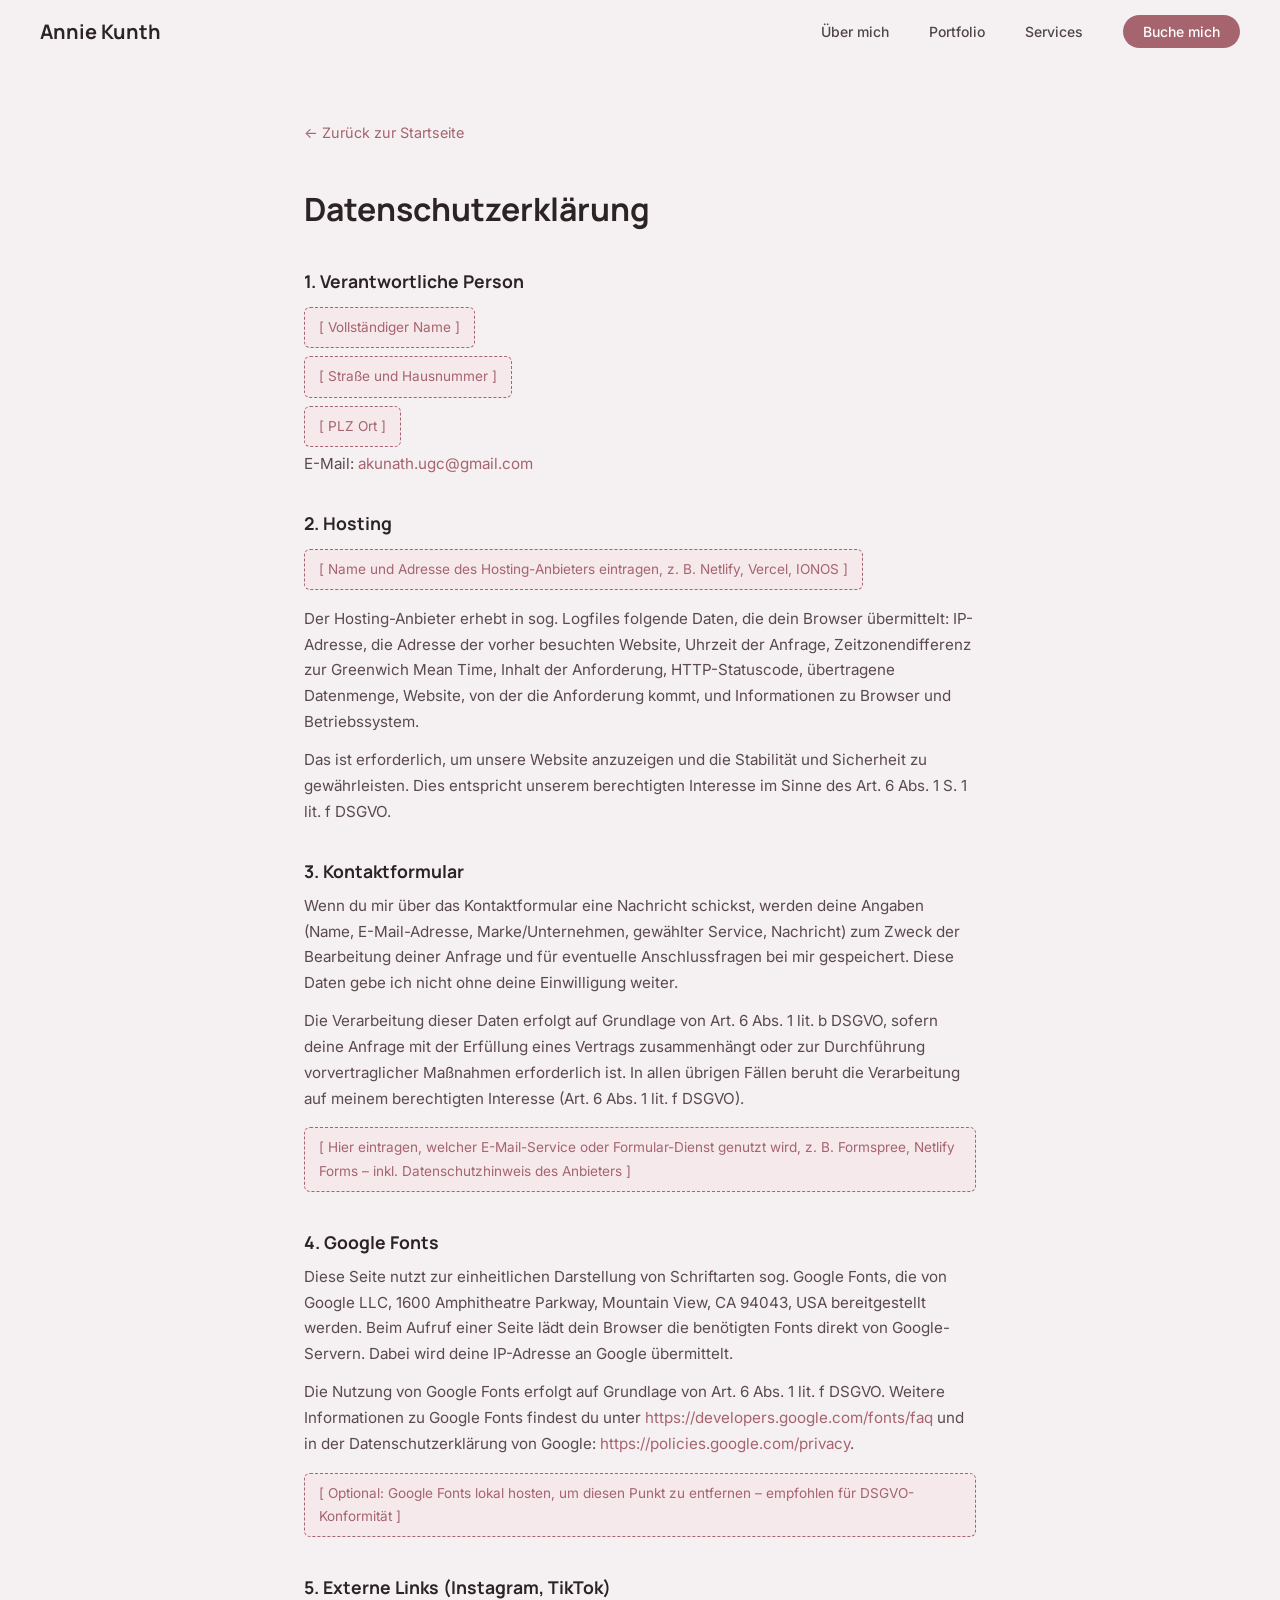
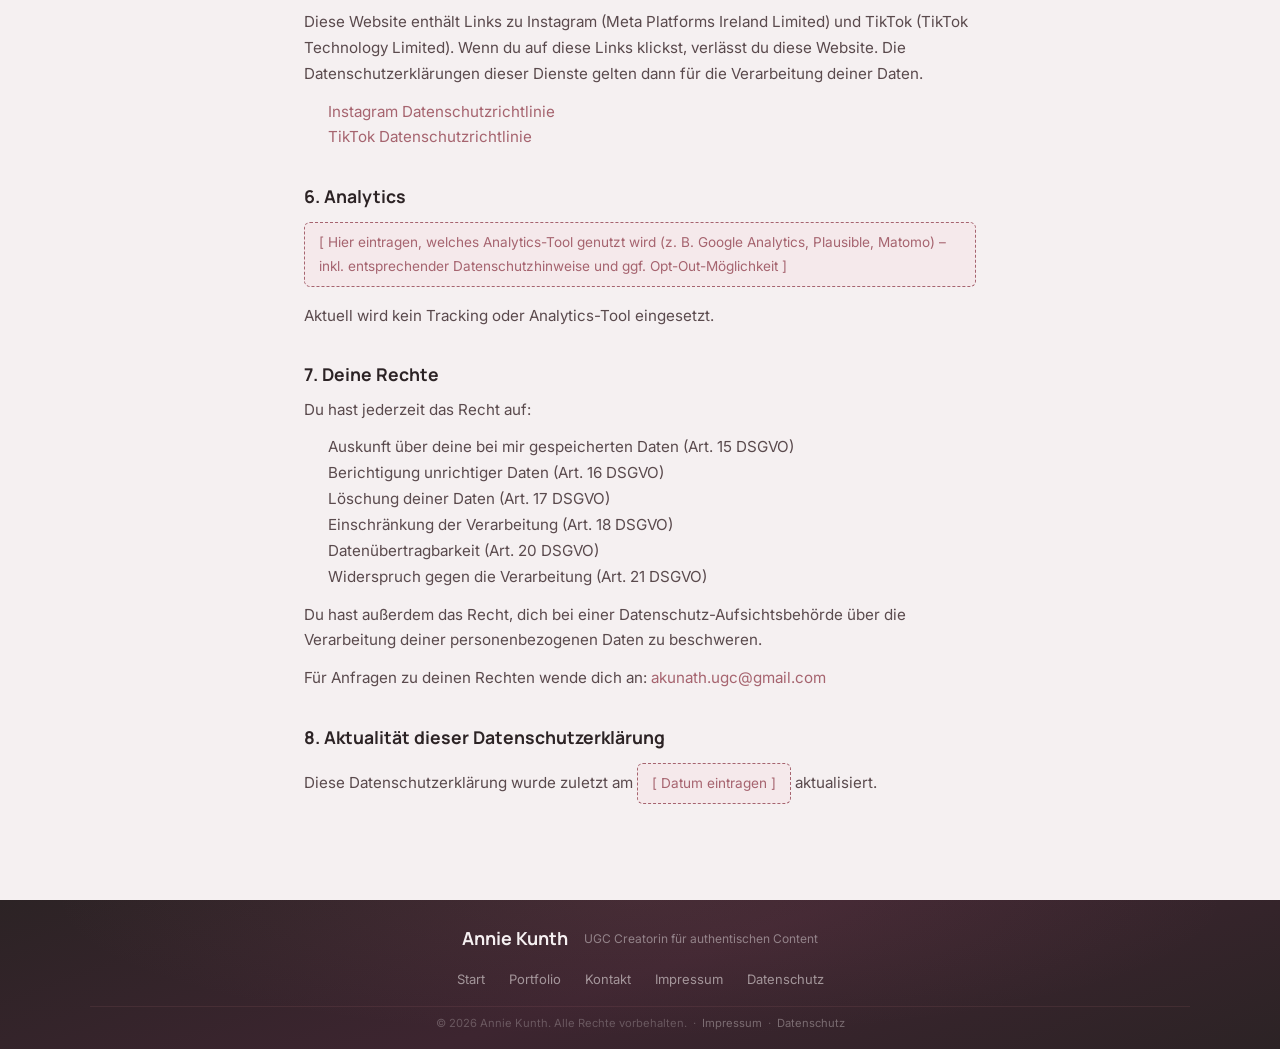
==== datenschutz.html @ e36771a4 "Add files via upload" ====
<!DOCTYPE html>
<html lang="de">
<head>
    <meta charset="UTF-8">
    <meta name="viewport" content="width=device-width, initial-scale=1.0">
    <title>Datenschutzerklärung | Annie Kunth</title>
    <meta name="robots" content="noindex, nofollow">
    <link rel="preconnect" href="https://fonts.googleapis.com">
    <link rel="preconnect" href="https://fonts.gstatic.com" crossorigin>
    <link href="https://fonts.googleapis.com/css2?family=Inter:wght@400;500;600&family=Manrope:wght@600;700&display=swap" rel="stylesheet">
    <link rel="stylesheet" href="styles.css">
    <style>
        .legal-page {
            min-height: 100vh;
            padding: 120px 24px 80px;
            max-width: 720px;
            margin: 0 auto;
        }
        .legal-page h1 {
            font-family: 'Manrope', sans-serif;
            font-size: 2rem;
            margin-bottom: 2rem;
            color: var(--color-on-surface, #2c2325);
        }
        .legal-page h2 {
            font-family: 'Manrope', sans-serif;
            font-size: 1.1rem;
            margin-top: 2rem;
            margin-bottom: 0.5rem;
            color: var(--color-on-surface, #2c2325);
        }
        .legal-page p, .legal-page address {
            font-family: 'Inter', sans-serif;
            font-size: 0.95rem;
            line-height: 1.7;
            color: var(--color-on-surface-variant, #5a4a4d);
            font-style: normal;
            margin-bottom: 0.75rem;
        }
        .legal-page a {
            color: var(--color-primary, #a6646f);
        }
        .legal-page ul {
            font-family: 'Inter', sans-serif;
            font-size: 0.95rem;
            line-height: 1.7;
            color: var(--color-on-surface-variant, #5a4a4d);
            padding-left: 1.5rem;
            margin-bottom: 0.75rem;
        }
        .legal-page .placeholder {
            background: #f5e9eb;
            border: 1px dashed #a6646f;
            border-radius: 6px;
            padding: 8px 14px;
            color: #a6646f;
            font-size: 0.85rem;
            display: inline-block;
            margin: 4px 0;
        }
        .back-link {
            display: inline-flex;
            align-items: center;
            gap: 6px;
            font-family: 'Inter', sans-serif;
            font-size: 0.9rem;
            color: var(--color-primary, #a6646f);
            text-decoration: none;
            margin-bottom: 2.5rem;
        }
        .back-link:hover { text-decoration: underline; }
    </style>
</head>
<body>

    <!-- Navigation -->
    <nav class="nav" id="nav">
        <a class="nav__logo" href="index.html">Annie Kunth</a>
        <ul class="nav__links">
            <li><a href="index.html#about">Über mich</a></li>
            <li><a href="index.html#portfolio">Portfolio</a></li>
            <li><a href="index.html#services">Services</a></li>
            <li><a href="index.html#contact" class="nav__cta">Buche mich</a></li>
        </ul>
    </nav>

    <main class="legal-page">
        <a href="index.html" class="back-link">← Zurück zur Startseite</a>

        <h1>Datenschutzerklärung</h1>

        <h2>1. Verantwortliche Person</h2>
        <address>
            <span class="placeholder">[ Vollständiger Name ]</span><br>
            <span class="placeholder">[ Straße und Hausnummer ]</span><br>
            <span class="placeholder">[ PLZ Ort ]</span><br>
            E-Mail: <a href="mailto:akunath.ugc@gmail.com">akunath.ugc@gmail.com</a>
        </address>

        <h2>2. Hosting</h2>
        <p>
            <span class="placeholder">[ Name und Adresse des Hosting-Anbieters eintragen, z. B. Netlify, Vercel, IONOS ]</span>
        </p>
        <p>
            Der Hosting-Anbieter erhebt in sog. Logfiles folgende Daten, die dein Browser übermittelt: IP-Adresse, die Adresse der vorher besuchten Website, Uhrzeit der Anfrage, Zeitzonendifferenz zur Greenwich Mean Time, Inhalt der Anforderung, HTTP-Statuscode, übertragene Datenmenge, Website, von der die Anforderung kommt, und Informationen zu Browser und Betriebssystem.
        </p>
        <p>
            Das ist erforderlich, um unsere Website anzuzeigen und die Stabilität und Sicherheit zu gewährleisten. Dies entspricht unserem berechtigten Interesse im Sinne des Art. 6 Abs. 1 S. 1 lit. f DSGVO.
        </p>

        <h2>3. Kontaktformular</h2>
        <p>
            Wenn du mir über das Kontaktformular eine Nachricht schickst, werden deine Angaben (Name, E-Mail-Adresse, Marke/Unternehmen, gewählter Service, Nachricht) zum Zweck der Bearbeitung deiner Anfrage und für eventuelle Anschlussfragen bei mir gespeichert. Diese Daten gebe ich nicht ohne deine Einwilligung weiter.
        </p>
        <p>
            Die Verarbeitung dieser Daten erfolgt auf Grundlage von Art. 6 Abs. 1 lit. b DSGVO, sofern deine Anfrage mit der Erfüllung eines Vertrags zusammenhängt oder zur Durchführung vorvertraglicher Maßnahmen erforderlich ist. In allen übrigen Fällen beruht die Verarbeitung auf meinem berechtigten Interesse (Art. 6 Abs. 1 lit. f DSGVO).
        </p>
        <p>
            <span class="placeholder">[ Hier eintragen, welcher E-Mail-Service oder Formular-Dienst genutzt wird, z. B. Formspree, Netlify Forms – inkl. Datenschutzhinweis des Anbieters ]</span>
        </p>

        <h2>4. Google Fonts</h2>
        <p>
            Diese Seite nutzt zur einheitlichen Darstellung von Schriftarten sog. Google Fonts, die von Google LLC, 1600 Amphitheatre Parkway, Mountain View, CA 94043, USA bereitgestellt werden. Beim Aufruf einer Seite lädt dein Browser die benötigten Fonts direkt von Google-Servern. Dabei wird deine IP-Adresse an Google übermittelt.
        </p>
        <p>
            Die Nutzung von Google Fonts erfolgt auf Grundlage von Art. 6 Abs. 1 lit. f DSGVO. Weitere Informationen zu Google Fonts findest du unter
            <a href="https://developers.google.com/fonts/faq" target="_blank" rel="noopener noreferrer">https://developers.google.com/fonts/faq</a>
            und in der Datenschutzerklärung von Google:
            <a href="https://policies.google.com/privacy" target="_blank" rel="noopener noreferrer">https://policies.google.com/privacy</a>.
        </p>
        <p>
            <span class="placeholder">[ Optional: Google Fonts lokal hosten, um diesen Punkt zu entfernen – empfohlen für DSGVO-Konformität ]</span>
        </p>

        <h2>5. Externe Links (Instagram, TikTok)</h2>
        <p>
            Diese Website enthält Links zu Instagram (Meta Platforms Ireland Limited) und TikTok (TikTok Technology Limited). Wenn du auf diese Links klickst, verlässt du diese Website. Die Datenschutzerklärungen dieser Dienste gelten dann für die Verarbeitung deiner Daten.
        </p>
        <ul>
            <li><a href="https://privacycenter.instagram.com/policy/" target="_blank" rel="noopener noreferrer">Instagram Datenschutzrichtlinie</a></li>
            <li><a href="https://www.tiktok.com/legal/page/eea/privacy-policy/de-DE" target="_blank" rel="noopener noreferrer">TikTok Datenschutzrichtlinie</a></li>
        </ul>

        <h2>6. Analytics</h2>
        <p>
            <span class="placeholder">[ Hier eintragen, welches Analytics-Tool genutzt wird (z. B. Google Analytics, Plausible, Matomo) – inkl. entsprechender Datenschutzhinweise und ggf. Opt-Out-Möglichkeit ]</span>
        </p>
        <p>
            Aktuell wird kein Tracking oder Analytics-Tool eingesetzt.
        </p>

        <h2>7. Deine Rechte</h2>
        <p>Du hast jederzeit das Recht auf:</p>
        <ul>
            <li>Auskunft über deine bei mir gespeicherten Daten (Art. 15 DSGVO)</li>
            <li>Berichtigung unrichtiger Daten (Art. 16 DSGVO)</li>
            <li>Löschung deiner Daten (Art. 17 DSGVO)</li>
            <li>Einschränkung der Verarbeitung (Art. 18 DSGVO)</li>
            <li>Datenübertragbarkeit (Art. 20 DSGVO)</li>
            <li>Widerspruch gegen die Verarbeitung (Art. 21 DSGVO)</li>
        </ul>
        <p>
            Du hast außerdem das Recht, dich bei einer Datenschutz-Aufsichtsbehörde über die Verarbeitung deiner personenbezogenen Daten zu beschweren.
        </p>
        <p>Für Anfragen zu deinen Rechten wende dich an: <a href="mailto:akunath.ugc@gmail.com">akunath.ugc@gmail.com</a></p>

        <h2>8. Aktualität dieser Datenschutzerklärung</h2>
        <p>
            Diese Datenschutzerklärung wurde zuletzt am <span class="placeholder">[ Datum eintragen ]</span> aktualisiert.
        </p>
    </main>

    <!-- Footer -->
    <footer class="footer">
        <div class="footer__container">
            <div class="footer__brand">
                <span class="footer__logo">Annie Kunth</span>
                <p class="footer__tagline">UGC Creatorin für authentischen Content</p>
            </div>
            <div class="footer__links">
                <a href="index.html">Start</a>
                <a href="index.html#portfolio">Portfolio</a>
                <a href="index.html#contact">Kontakt</a>
                <a href="impressum.html">Impressum</a>
                <a href="datenschutz.html">Datenschutz</a>
            </div>
            <p class="footer__copy">&copy; 2026 Annie Kunth. Alle Rechte vorbehalten. &nbsp;·&nbsp;
                <a href="impressum.html">Impressum</a> &nbsp;·&nbsp;
                <a href="datenschutz.html">Datenschutz</a>
            </p>
        </div>
    </footer>

</body>
</html>
---- styles.css ----
/* ========================================
   Annie Kunth – UGC Creator Landing Page
   Design System: The Editorial Artisan
   ======================================== */

/* --- CSS Custom Properties --- */
:root {
    /* Surface Colors */
    --surface: #807475;
    --surface-container-low: #8f8384;
    --surface-container: #9a9091;
    --surface-container-high: #a59d9e;
    --surface-container-lowest: #f5f0f1;
    --on-surface: #2c2325;
    --on-surface-variant: #504548;

    /* Primary: Dusty Rose */
    --primary: #a6646f;
    --primary-dim: #925860;
    --primary-container: #f2d5da;
    --primary-fixed-dim: #d4a3ab;
    --on-primary: #fff;
    --on-primary-container: #3e1820;

    /* Secondary: Muted Brown */
    --secondary: #8a7268;
    --secondary-container: #e8d8d2;
    --on-secondary-container: #3a2c26;

    /* Tertiary: Plum */
    --tertiary: #7a5e80;
    --tertiary-container: #e2d0e6;

    /* Outline */
    --outline-variant: rgba(80, 69, 72, 0.2);

    /* Typography */
    --font-display: 'Manrope', sans-serif;
    --font-body: 'Inter', sans-serif;

    /* Spacing */
    --space-xs: 0.5rem;
    --space-sm: 1rem;
    --space-md: 1.5rem;
    --space-lg: 2.5rem;
    --space-xl: 4rem;
    --space-2xl: 6rem;
    --space-3xl: 8rem;

    /* Border Radius */
    --radius-sm: 6px;
    --radius-md: 12px;
    --radius-lg: 20px;
    --radius-full: 999px;
}

/* --- Reset & Base --- */
*,
*::before,
*::after {
    margin: 0;
    padding: 0;
    box-sizing: border-box;
}

html {
    scroll-behavior: smooth;
    font-size: 16px;
}

body {
    font-family: var(--font-body);
    color: var(--on-surface);
    background-color: var(--surface-container-lowest);
    line-height: 1.6;
    -webkit-font-smoothing: antialiased;
    -moz-osx-font-smoothing: grayscale;
    overflow-x: hidden;
}

img {
    max-width: 100%;
    height: auto;
    display: block;
}

a {
    text-decoration: none;
    color: inherit;
    transition: color 0.3s ease;
}

ul {
    list-style: none;
}

/* --- Shared Typography --- */
.section-label {
    display: inline-block;
    font-family: var(--font-body);
    font-size: 0.6875rem;
    font-weight: 600;
    text-transform: uppercase;
    letter-spacing: 0.1em;
    color: var(--primary);
    margin-bottom: var(--space-sm);
}

.section-title {
    font-family: var(--font-display);
    font-size: 2.5rem;
    font-weight: 700;
    letter-spacing: -0.02em;
    line-height: 1.15;
    color: var(--on-surface);
    margin-bottom: var(--space-md);
}

/* --- Buttons --- */
.btn {
    display: inline-flex;
    align-items: center;
    justify-content: center;
    padding: 0.875rem 2rem;
    font-family: var(--font-body);
    font-size: 0.875rem;
    font-weight: 500;
    border: none;
    cursor: pointer;
    transition: all 0.3s ease;
    border-radius: var(--radius-full);
}

.btn--primary {
    background: linear-gradient(135deg, var(--primary), var(--primary-dim));
    color: var(--on-primary);
}

.btn--primary:hover {
    transform: translateY(-2px);
    box-shadow: 0 8px 25px rgba(166, 100, 111, 0.3);
}

.btn--ghost {
    background: transparent;
    color: var(--primary);
    padding: 0.875rem 1.5rem;
}

.btn--ghost:hover {
    color: var(--primary-dim);
}

.btn--full {
    width: 100%;
}

/* --- Navigation --- */
.nav {
    position: fixed;
    top: 0;
    left: 0;
    right: 0;
    z-index: 100;
    display: flex;
    align-items: center;
    justify-content: space-between;
    padding: var(--space-sm) var(--space-lg);
    background: rgba(245, 240, 241, 0.7);
    backdrop-filter: blur(20px);
    -webkit-backdrop-filter: blur(20px);
    transition: padding 0.3s ease;
}

.nav--scrolled {
    padding: 0.75rem var(--space-lg);
}

.nav__logo {
    font-family: var(--font-display);
    font-size: 1.25rem;
    font-weight: 700;
    color: var(--on-surface);
}

.nav__links {
    display: flex;
    align-items: center;
    gap: var(--space-lg);
}

.nav__links a {
    font-size: 0.875rem;
    font-weight: 500;
    color: var(--on-surface-variant);
    transition: color 0.3s ease;
}

.nav__links a:hover {
    color: var(--primary);
}

.nav__cta {
    background: var(--primary);
    color: var(--on-primary) !important;
    padding: 0.5rem 1.25rem;
    border-radius: var(--radius-full);
}

.nav__cta:hover {
    background: var(--primary-dim);
}

.nav__toggle {
    display: none;
    flex-direction: column;
    gap: 5px;
    background: none;
    border: none;
    cursor: pointer;
    padding: 4px;
}

.nav__toggle span {
    display: block;
    width: 22px;
    height: 2px;
    background: var(--on-surface);
    transition: all 0.3s ease;
}

/* --- Hero Section --- */
.hero {
    position: relative;
    display: flex;
    align-items: center;
    justify-content: center;
    min-height: 100vh;
    overflow: hidden;
}

.hero__video-bg {
    position: absolute;
    inset: 0;
    display: flex;
    z-index: 0;
}

.hero__video-bg video {
    flex: 1;
    width: 25%;
    height: 100%;
    object-fit: cover;
}

.hero__video-overlay {
    position: absolute;
    inset: 0;
    background: rgba(44, 35, 37, 0.55);
    z-index: 1;
}

.hero__content {
    position: relative;
    z-index: 2;
    text-align: center;
    max-width: 700px;
    padding: var(--space-3xl) var(--space-lg);
}

.hero__label {
    display: inline-block;
    font-family: var(--font-body);
    font-size: 0.6875rem;
    font-weight: 600;
    text-transform: uppercase;
    letter-spacing: 0.1em;
    color: var(--primary-container);
    margin-bottom: var(--space-md);
}

.hero__title {
    font-family: var(--font-display);
    font-size: 3.5rem;
    font-weight: 700;
    letter-spacing: -0.02em;
    line-height: 1.1;
    color: var(--surface-container-lowest);
    margin-bottom: var(--space-md);
}

.hero__accent {
    color: var(--primary-fixed-dim);
}

.hero__subtitle {
    font-size: 1.0625rem;
    color: rgba(245, 240, 241, 0.8);
    max-width: 520px;
    margin: 0 auto var(--space-lg);
    line-height: 1.7;
}

.hero__actions {
    display: flex;
    align-items: center;
    justify-content: center;
    gap: var(--space-sm);
}

.btn--ghost-light {
    color: var(--surface-container-lowest);
}

.btn--ghost-light:hover {
    color: var(--primary-fixed-dim);
}

/* --- About Section --- */
.about {
    background-color: var(--surface-container-low);
    padding: var(--space-3xl) var(--space-lg);
}

.about__container {
    max-width: 1100px;
    margin: 0 auto;
    display: grid;
    grid-template-columns: 1.4fr 1fr;
    gap: var(--space-xl);
    align-items: start;
}

.about .section-label,
.about .section-title {
    color: var(--surface-container-lowest);
}

.about__text {
    font-size: 1rem;
    color: rgba(245, 240, 241, 0.8);
    line-height: 1.8;
    margin-bottom: var(--space-sm);
}

.about__image-strip {
    display: flex;
    gap: var(--space-sm);
    margin-top: var(--space-lg);
}

.about__image-strip img {
    width: 0;
    flex: 1;
    aspect-ratio: 3 / 4;
    object-fit: cover;
    border-radius: var(--radius-sm);
    opacity: 0.85;
    transition: opacity 0.3s ease, transform 0.3s ease;
}

.about__image-strip img:hover {
    opacity: 1;
    transform: scale(1.03);
}

.about__stats {
    display: flex;
    flex-direction: column;
    gap: var(--space-md);
    padding-top: var(--space-lg);
}

.stat-card {
    padding: var(--space-md);
    border-radius: var(--radius-md);
    text-align: center;
    border: 1px solid transparent;
}

.stat-card--rose {
    background: rgba(166, 100, 111, 0.22);
    border-color: rgba(166, 100, 111, 0.45);
}

.stat-card--plum {
    background: rgba(122, 94, 128, 0.22);
    border-color: rgba(122, 94, 128, 0.45);
}

.stat-card--brown {
    background: rgba(138, 114, 104, 0.22);
    border-color: rgba(138, 114, 104, 0.45);
}

.stat-card__number {
    display: block;
    font-family: var(--font-display);
    font-size: 2rem;
    font-weight: 700;
    color: var(--primary-container);
}

.stat-card__label {
    font-size: 0.75rem;
    font-weight: 500;
    text-transform: uppercase;
    letter-spacing: 0.08em;
    color: rgba(245, 240, 241, 0.6);
}

/* --- Portfolio Section --- */
.portfolio {
    padding: var(--space-3xl) var(--space-lg);
    max-width: 1200px;
    margin: 0 auto;
}

.portfolio__header {
    text-align: center;
    margin-bottom: var(--space-xl);
}

.portfolio__desc {
    font-size: 1rem;
    color: var(--on-surface-variant);
    max-width: 500px;
    margin: 0 auto;
}

.portfolio__filter {
    display: flex;
    justify-content: center;
    gap: var(--space-xs);
    margin-bottom: var(--space-xl);
    flex-wrap: wrap;
}

.chip {
    padding: 0.5rem 1.25rem;
    font-family: var(--font-body);
    font-size: 0.8125rem;
    font-weight: 500;
    background: var(--surface-container-high);
    color: var(--on-surface);
    border: none;
    border-radius: var(--radius-full);
    cursor: pointer;
    transition: all 0.3s ease;
}

.chip:hover,
.chip--active {
    background: var(--primary);
    color: var(--on-primary);
}

/* Project Groups */
.portfolio__project {
    margin-bottom: var(--space-xl);
    transition: opacity 0.4s ease, max-height 0.5s ease;
}

.portfolio__project.hidden {
    display: none;
}

.portfolio__project-title {
    font-family: var(--font-display);
    font-size: 1.25rem;
    font-weight: 600;
    color: var(--on-surface-variant);
    margin-bottom: var(--space-md);
    padding-left: 2px;
    transition: opacity 0.3s ease, max-height 0.3s ease;
}

/* Hide titles when a specific filter is active */
.portfolio--filtered .portfolio__project-title {
    display: none;
}

.portfolio__project-grid {
    display: grid;
    grid-template-columns: repeat(3, 1fr);
    gap: var(--space-md);
}

.portfolio__item {
    position: relative;
    border-radius: var(--radius-md);
    overflow: hidden;
    aspect-ratio: 4 / 5;
    cursor: pointer;
    transition: transform 0.4s ease;
}

.portfolio__item:hover {
    transform: scale(1.02);
}

.portfolio__item img,
.portfolio__item video {
    width: 100%;
    height: 100%;
    object-fit: cover;
    display: block;
}

.portfolio__item--tall {
    grid-row: span 2;
    aspect-ratio: auto;
}

/* Portfolio Overlay */
.portfolio__overlay {
    position: absolute;
    inset: 0;
    background: linear-gradient(0deg, rgba(44, 35, 37, 0.7) 0%, transparent 50%);
    display: flex;
    align-items: flex-end;
    padding: var(--space-md);
    opacity: 0;
    transition: opacity 0.3s ease;
}

.portfolio__item:hover .portfolio__overlay {
    opacity: 1;
}

.portfolio__overlay span {
    font-family: var(--font-body);
    font-size: 0.8125rem;
    font-weight: 600;
    color: var(--surface-container-lowest);
    text-transform: uppercase;
    letter-spacing: 0.05em;
}

/* Wide item – spans 2 columns to fill asymmetric gap */
.portfolio__item--wide {
    grid-column: span 2;
    aspect-ratio: 16 / 7;
}

/* Portfolio section CTA */
.portfolio__cta {
    display: flex;
    flex-direction: column;
    align-items: center;
    gap: var(--space-sm);
    margin-top: var(--space-xl);
    padding-top: var(--space-xl);
    border-top: 1px solid var(--outline-variant);
    text-align: center;
}

.portfolio__cta-text {
    font-size: 0.9375rem;
    color: var(--on-surface-variant);
}
    cursor: pointer;
}

.portfolio__play-icon {
    position: absolute;
    top: 50%;
    left: 50%;
    transform: translate(-50%, -50%);
    width: 48px;
    height: 48px;
    background: rgba(245, 240, 241, 0.85);
    backdrop-filter: blur(10px);
    border-radius: 50%;
    display: flex;
    align-items: center;
    justify-content: center;
    font-size: 1rem;
    color: var(--primary);
    transition: transform 0.3s ease, opacity 0.3s ease;
    pointer-events: none;
    z-index: 2;
}

.portfolio__item--video:hover .portfolio__play-icon {
    transform: translate(-50%, -50%) scale(1.1);
}

.portfolio__item--video.playing .portfolio__play-icon {
    opacity: 0;
}

/* --- Media-KIT Section --- */
.mediakit {
    position: relative;
    padding: var(--space-xl) var(--space-lg);
    text-align: center;
    overflow: hidden;
}

.mediakit__bg {
    position: absolute;
    inset: 0;
    display: grid;
    grid-template-columns: repeat(6, 1fr);
    z-index: 0;
}

.mediakit__bg img {
    width: 100%;
    height: 100%;
    object-fit: cover;
    display: block;
    filter: brightness(0.45) saturate(0.8);
}

.mediakit::after {
    content: '';
    position: absolute;
    inset: 0;
    background: linear-gradient(135deg, rgba(166, 100, 111, 0.45) 0%, rgba(122, 94, 128, 0.45) 100%);
    z-index: 1;
}

.mediakit__container {
    position: relative;
    z-index: 2;
    max-width: 700px;
    margin: 0 auto;
    display: flex;
    flex-direction: column;
    align-items: center;
    gap: var(--space-md);
}

.mediakit__title {
    font-family: var(--font-display);
    font-size: clamp(1.8rem, 4vw, 2.8rem);
    font-weight: 700;
    color: #fff;
    line-height: 1.2;
    margin: 0;
    text-shadow: 0 2px 12px rgba(0,0,0,0.3);
}

.mediakit__desc {
    font-family: var(--font-body);
    font-size: 1.1rem;
    color: rgba(255,255,255,0.88);
    margin: 0;
    text-shadow: 0 1px 6px rgba(0,0,0,0.25);
}

.btn--mediakit {
    display: inline-flex;
    align-items: center;
    gap: 0.6rem;
    margin-top: var(--space-sm);
    padding: 1rem 2.4rem;
    font-family: var(--font-display);
    font-size: 1.15rem;
    font-weight: 700;
    color: var(--on-primary);
    background-color: var(--primary);
    border: none;
    border-radius: 3rem;
    text-decoration: none;
    cursor: pointer;
    transition: background-color 0.2s ease, transform 0.2s ease, box-shadow 0.2s ease;
    box-shadow: 0 4px 20px rgba(166, 100, 111, 0.35);
}

.btn--mediakit svg {
    width: 1.3rem;
    height: 1.3rem;
    flex-shrink: 0;
}

.btn--mediakit:hover {
    background-color: var(--primary-dim);
    transform: translateY(-2px);
    box-shadow: 0 8px 28px rgba(166, 100, 111, 0.45);
}

.btn--mediakit:active {
    transform: translateY(0);
}

/* --- Services Section --- */
.services {
    background-color: var(--surface-container-lowest);
    padding: var(--space-3xl) var(--space-lg);
}

.services__container {
    max-width: 1100px;
    margin: 0 auto;
}

.services__header {
    margin-bottom: var(--space-xl);
}

.services__grid {
    display: grid;
    grid-template-columns: repeat(3, 1fr);
    gap: var(--space-md);
}

.service-card {
    position: relative;
    background: rgba(128, 116, 117, 0.06);
    padding: var(--space-lg);
    padding-top: 0;
    border-radius: var(--radius-md);
    transition: transform 0.3s ease;
    overflow: hidden;
}

.service-card:hover {
    transform: translateY(-4px);
}

.service-card__image {
    margin: 0 calc(var(--space-lg) * -1);
    margin-bottom: var(--space-md);
    height: 180px;
    overflow: hidden;
}

.service-card__image img {
    width: 100%;
    height: 100%;
    object-fit: cover;
    transition: transform 0.4s ease;
}

.service-card:hover .service-card__image img {
    transform: scale(1.05);
}

.service-card--featured {
    background: var(--primary-container);
}

.service-card__badge {
    position: absolute;
    top: var(--space-sm);
    right: var(--space-sm);
    font-size: 0.6875rem;
    font-weight: 600;
    text-transform: uppercase;
    letter-spacing: 0.05em;
    color: var(--on-primary);
    background: var(--primary);
    padding: 0.25rem 0.75rem;
    border-radius: var(--radius-full);
}

.service-card__icon {
    font-size: 2rem;
    display: block;
    margin-bottom: var(--space-sm);
}

.service-card__title {
    font-family: var(--font-display);
    font-size: 1.25rem;
    font-weight: 600;
    margin-bottom: var(--space-xs);
}

.service-card__text {
    font-size: 0.875rem;
    color: var(--on-surface-variant);
    line-height: 1.7;
    margin-bottom: var(--space-sm);
}

.service-card__list {
    display: flex;
    flex-direction: column;
    gap: 0.375rem;
}

.service-card__list li {
    font-size: 0.8125rem;
    color: var(--on-surface-variant);
    padding-left: 1rem;
    position: relative;
}

.service-card__list li::before {
    content: '–';
    position: absolute;
    left: 0;
    color: var(--primary);
}

.btn--card {
    margin-top: var(--space-md);
    width: 100%;
    font-size: 0.8125rem;
    padding: 0.75rem 1.5rem;
}

.btn--lg {
    padding: 1rem 2.5rem;
    font-size: 1rem;
    font-weight: 600;
}

.services__cta {
    text-align: center;
    margin-top: var(--space-xl);
    padding-top: var(--space-xl);
}

.services__visual {
    margin-top: var(--space-xl);
    text-align: center;
}

.services__visual img {
    max-width: 800px;
    width: 100%;
    height: auto;
    display: block;
    margin: 0 auto;
}

.services__cta-text {
    font-family: var(--font-display);
    font-size: 1.25rem;
    font-weight: 600;
    color: var(--on-surface-variant);
    margin-bottom: var(--space-md);
}


/* --- Process Section --- */
.process {
    background: linear-gradient(135deg, #2c2325 0%, #4a2d37 35%, #5a3845 65%, #332028 100%);
    padding: 1.2rem var(--space-lg);
    position: relative;
    overflow: hidden;
}

.process::before {
    content: '';
    position: absolute;
    inset: 0;
    background:
        radial-gradient(ellipse at 15% 60%, rgba(166, 100, 111, 0.18) 0%, transparent 55%),
        radial-gradient(ellipse at 85% 20%, rgba(122, 94, 128, 0.14) 0%, transparent 50%);
    pointer-events: none;
}

.process__container {
    max-width: 1100px;
    margin: 0 auto;
}

.process__header {
    text-align: center;
    margin-bottom: var(--space-2xl);
}

.process .section-label {
    color: var(--primary-fixed-dim);
}

.process .section-title,
.process__header .section-title {
    color: var(--surface-container-lowest);
}

.process__steps {
    display: grid;
    grid-template-columns: repeat(4, 1fr);
    gap: 0;
}

.process__step {
    position: relative;
    display: flex;
    flex-direction: column;
}

.process__step-inner {
    display: flex;
    flex-direction: column;
    align-items: flex-start;
    padding: var(--space-md) var(--space-lg) var(--space-md) 0;
    position: relative;
    z-index: 1;
}

.process__icon {
    display: block;
    width: 2.5rem;
    height: 2.5rem;
    margin-bottom: var(--space-sm);
    color: var(--primary-fixed-dim);
}

.process__icon svg {
    width: 100%;
    height: 100%;
}

.process__step-body {
    flex: 1;
}

.process__step-title {
    font-family: var(--font-display);
    font-size: 1.125rem;
    font-weight: 600;
    color: var(--surface-container-lowest);
    margin-bottom: var(--space-xs);
}

.process__step-text {
    font-size: 0.875rem;
    color: rgba(245, 240, 241, 0.65);
    line-height: 1.7;
}

/* Arrow connector between steps */
.process__connector {
    display: none;
}

/* Step color variants */
.process__step--1 .process__step-inner {
    background: rgba(166, 100, 111, 0.18);
    border-radius: 1rem;
    padding: var(--space-md);
    border-left: 3px solid rgba(166, 100, 111, 0.7);
}

.process__step--2 .process__step-inner {
    background: rgba(122, 94, 128, 0.18);
    border-radius: 1rem;
    padding: var(--space-md);
    border-left: 3px solid rgba(122, 94, 128, 0.7);
}

.process__step--3 .process__step-inner {
    background: rgba(138, 114, 104, 0.18);
    border-radius: 1rem;
    padding: var(--space-md);
    border-left: 3px solid rgba(138, 114, 104, 0.7);
}

.process__step--4 .process__step-inner {
    background: rgba(166, 100, 111, 0.10);
    border-radius: 1rem;
    padding: var(--space-md);
    border-left: 3px solid rgba(212, 163, 171, 0.7);
}





/* --- Contact Section --- */
.contact {
    padding: var(--space-3xl) var(--space-lg);
    max-width: 1100px;
    margin: 0 auto;
}

.contact__container {
    display: grid;
    grid-template-columns: 1fr 1.2fr;
    gap: var(--space-xl);
    align-items: start;
}

.contact__text {
    font-size: 1rem;
    color: var(--on-surface-variant);
    line-height: 1.8;
    margin-bottom: var(--space-lg);
}

.contact__details {
    display: flex;
    flex-direction: column;
    gap: var(--space-sm);
}

.contact__link {
    display: flex;
    align-items: center;
    gap: var(--space-xs);
    font-size: 0.9375rem;
    font-weight: 500;
    color: var(--on-surface-variant);
}

.contact__link:hover {
    color: var(--primary);
}

.contact__link-icon {
    font-size: 1.125rem;
}

.contact__form {
    display: flex;
    flex-direction: column;
    gap: var(--space-sm);
}

.form-group input,
.form-group select,
.form-group textarea {
    width: 100%;
    padding: 0.875rem 1rem;
    font-family: var(--font-body);
    font-size: 0.875rem;
    color: var(--on-surface);
    background: var(--surface-container-lowest);
    border: 1px solid var(--outline-variant);
    border-radius: var(--radius-sm);
    outline: none;
    transition: border-color 0.3s ease;
}

.form-group input:focus,
.form-group select:focus,
.form-group textarea:focus {
    border-color: var(--primary);
}

.form-group textarea {
    resize: vertical;
    min-height: 100px;
}

.form-group select {
    cursor: pointer;
    -webkit-appearance: none;
    -moz-appearance: none;
    appearance: none;
    background-image: url("data:image/svg+xml,%3Csvg xmlns='http://www.w3.org/2000/svg' width='12' height='8' viewBox='0 0 12 8'%3E%3Cpath fill='%23504548' d='M1.41 0L6 4.58 10.59 0 12 1.41l-6 6-6-6z'/%3E%3C/svg%3E");
    background-repeat: no-repeat;
    background-position: right 1rem center;
    padding-right: 2.5rem;
}

.form-success {
    display: none;
    font-size: 0.875rem;
    color: var(--primary);
    font-weight: 500;
    text-align: center;
    padding: var(--space-sm);
}

.form-success.visible {
    display: block;
}

/* --- Footer --- */
.footer {
    background: linear-gradient(160deg, #2c2325 0%, #3d2530 50%, #2c2325 100%);
    padding: var(--space-md) var(--space-lg) var(--space-sm);
    position: relative;
    overflow: hidden;
}

.footer::before {
    content: '';
    position: absolute;
    inset: 0;
    background: radial-gradient(ellipse at 50% 0%, rgba(166, 100, 111, 0.12) 0%, transparent 65%);
    pointer-events: none;
}

.footer__container {
    max-width: 1100px;
    margin: 0 auto;
    display: flex;
    flex-direction: column;
    align-items: center;
    gap: var(--space-sm);
    text-align: center;
    position: relative;
    z-index: 1;
}

.footer__brand {
    display: flex;
    align-items: center;
    gap: 1rem;
}

.footer__logo {
    font-family: var(--font-display);
    font-size: 1.125rem;
    font-weight: 700;
    color: var(--surface-container-lowest);
}

.footer__tagline {
    font-size: 0.75rem;
    color: rgba(245, 240, 241, 0.45);
    margin-top: 0;
}

.footer__links {
    display: flex;
    gap: var(--space-md);
    flex-wrap: wrap;
    justify-content: center;
}

.footer__links a {
    font-size: 0.8125rem;
    color: rgba(245, 240, 241, 0.55);
    transition: color 0.3s ease;
}

.footer__links a:hover {
    color: var(--primary-fixed-dim);
}

.footer__social {
    display: flex;
    gap: var(--space-md);
}

.footer__social a {
    font-size: 0.8125rem;
    font-weight: 500;
    color: rgba(245, 240, 241, 0.55);
    transition: color 0.3s ease;
}

.footer__social a:hover {
    color: var(--primary-fixed-dim);
}

.footer__copy {
    font-size: 0.7rem;
    color: rgba(245, 240, 241, 0.25);
    border-top: 1px solid rgba(166, 100, 111, 0.15);
    padding-top: var(--space-xs);
    width: 100%;
}

.footer__copy a {
    color: rgba(245, 240, 241, 0.35);
    transition: color 0.3s ease;
}

.footer__copy a:hover {
    color: var(--primary-fixed-dim);
}

/* --- Animations --- */
.fade-in {
    opacity: 0;
    transform: translateY(30px);
    transition: opacity 0.6s ease, transform 0.6s ease;
}

.fade-in.visible {
    opacity: 1;
    transform: translateY(0);
}

/* --- Responsive --- */
@media (max-width: 1024px) {
    .hero__title {
        font-size: 2.75rem;
    }

    .services__grid {
        grid-template-columns: 1fr 1fr;
    }

    .process__steps {
        grid-template-columns: repeat(2, 1fr);
    }
}

@media (max-width: 768px) {
    :root {
        --space-lg: 1.5rem;
        --space-xl: 2.5rem;
        --space-2xl: 4rem;
        --space-3xl: 5rem;
    }

    .section-title {
        font-size: 2rem;
    }

    /* Nav mobile */
    .nav__toggle {
        display: flex;
    }

    .nav__links {
        position: fixed;
        top: 0;
        right: -100%;
        width: 70%;
        height: 100vh;
        flex-direction: column;
        background: rgba(245, 240, 241, 0.95);
        backdrop-filter: blur(20px);
        -webkit-backdrop-filter: blur(20px);
        padding: var(--space-3xl) var(--space-lg);
        gap: var(--space-md);
        transition: right 0.4s ease;
    }

    .nav__links.open {
        right: 0;
    }

    .nav__toggle.active span:nth-child(1) {
        transform: rotate(45deg) translateY(5px);
    }

    .nav__toggle.active span:nth-child(2) {
        opacity: 0;
    }

    .nav__toggle.active span:nth-child(3) {
        transform: rotate(-45deg) translateY(-5px);
    }

    /* Hero mobile */
    .hero__video-bg {
        flex-wrap: wrap;
    }

    .hero__video-bg video {
        width: 50%;
        flex: none;
        height: 50%;
    }

    .hero {
        min-height: 100vh;
    }

    .hero__title {
        font-size: 2.5rem;
    }

    .hero__subtitle {
        margin-left: auto;
        margin-right: auto;
    }

    /* About mobile */
    .about__container {
        grid-template-columns: 1fr;
    }

    .about__stats {
        flex-direction: row;
        padding-top: 0;
    }

    /* Process mobile */
    .process__steps {
        grid-template-columns: 1fr 1fr;
        gap: var(--space-md);
    }

    .process__steps::before {
        display: none;
    }

    .stat-card {
        flex: 1;
    }

    /* Portfolio mobile */
    .portfolio__project-grid {
        grid-template-columns: repeat(2, 1fr);
    }

    .portfolio__item--tall {
        grid-row: span 1;
        aspect-ratio: 4 / 5;
    }

    .portfolio__item--wide {
        grid-column: span 2;
        aspect-ratio: 16 / 9;
    }

    .portfolio__cta {
        padding-top: var(--space-lg);
        margin-top: var(--space-lg);
    }

    /* Services mobile */
    .services__grid {
        grid-template-columns: 1fr;
    }

    /* Process mobile */
    .process__steps {
        grid-template-columns: 1fr;
    }

    /* Contact mobile */
    .contact__container {
        grid-template-columns: 1fr;
    }
}

@media (max-width: 480px) {
    .hero__title {
        font-size: 2rem;
    }

    .about__stats {
        flex-direction: column;
    }

    .portfolio__project-grid {
        grid-template-columns: 1fr;
    }

    .portfolio__item--wide {
        grid-column: span 1;
        aspect-ratio: 4 / 5;
    }

    .about__image-strip {
        flex-direction: column;
    }

    .about__image-strip img {
        width: 100%;
        flex: none;
        aspect-ratio: 16 / 9;
    }

    /* Process single-column */
    .process__steps {
        grid-template-columns: 1fr;
    }

    .footer__links {
        flex-direction: column;
        gap: var(--space-xs);
    }
}
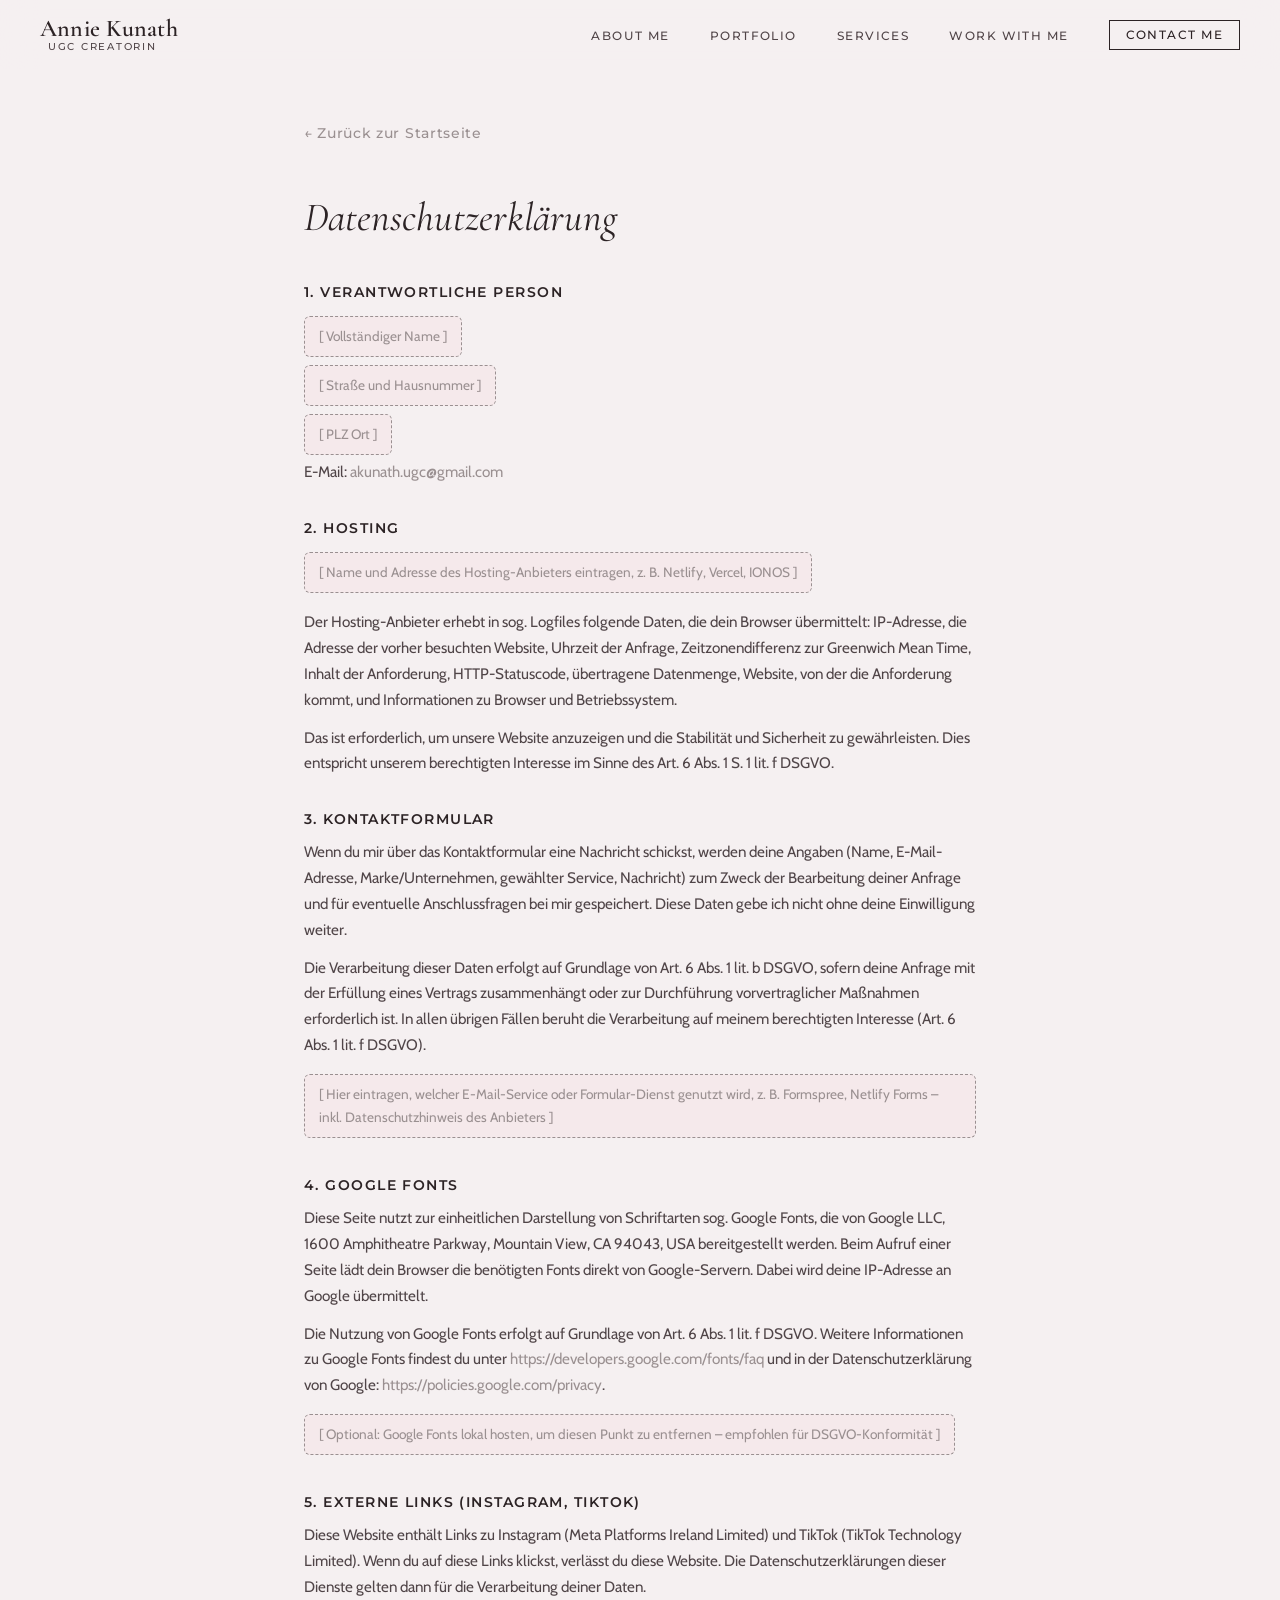
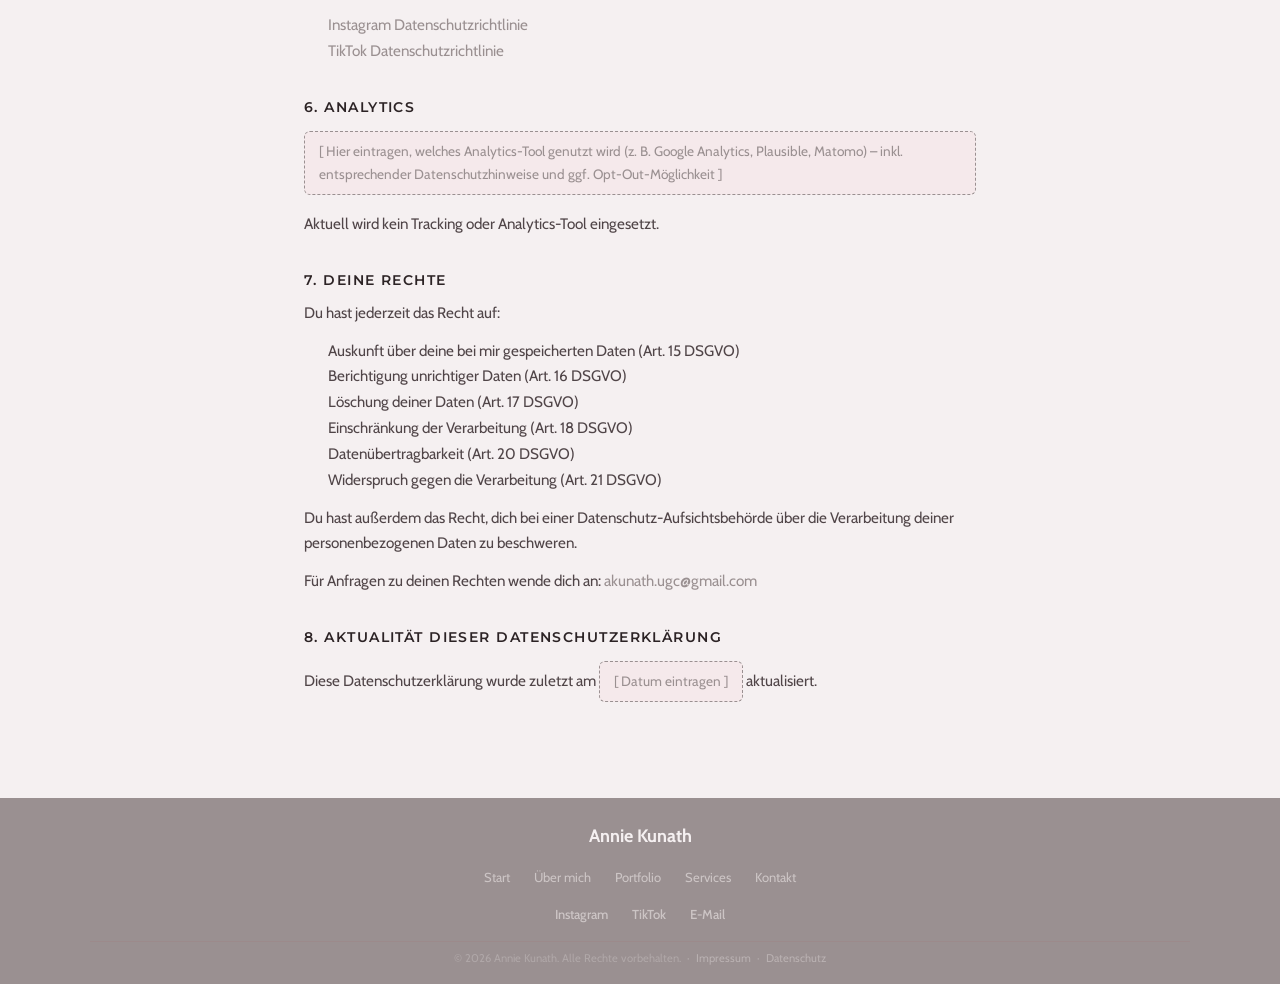
==== commit 9e97973c: "Add files via upload" ====
--- a/datenschutz.html
+++ b/datenschutz.html
@@ -3,11 +3,8 @@
 <head>
     <meta charset="UTF-8">
     <meta name="viewport" content="width=device-width, initial-scale=1.0">
-    <title>Datenschutzerklärung | Annie Kunth</title>
+    <title>Datenschutzerklärung | Annie Kunath</title>
     <meta name="robots" content="noindex, nofollow">
-    <link rel="preconnect" href="https://fonts.googleapis.com">
-    <link rel="preconnect" href="https://fonts.gstatic.com" crossorigin>
-    <link href="https://fonts.googleapis.com/css2?family=Inter:wght@400;500;600&family=Manrope:wght@600;700&display=swap" rel="stylesheet">
     <link rel="stylesheet" href="styles.css">
     <style>
         .legal-page {
@@ -17,43 +14,48 @@
             margin: 0 auto;
         }
         .legal-page h1 {
-            font-family: 'Manrope', sans-serif;
-            font-size: 2rem;
+            font-family: 'CormorantGaramond', serif;
+            font-size: 2.5rem;
+            font-weight: 400;
+            font-style: italic;
             margin-bottom: 2rem;
-            color: var(--color-on-surface, #2c2325);
+            color: var(--on-surface, #2c2325);
         }
         .legal-page h2 {
-            font-family: 'Manrope', sans-serif;
-            font-size: 1.1rem;
+            font-family: 'Montserrat', sans-serif;
+            font-size: 0.9rem;
+            font-weight: 600;
+            text-transform: uppercase;
+            letter-spacing: 0.1em;
             margin-top: 2rem;
             margin-bottom: 0.5rem;
-            color: var(--color-on-surface, #2c2325);
+            color: var(--on-surface, #2c2325);
         }
         .legal-page p, .legal-page address {
-            font-family: 'Inter', sans-serif;
+            font-family: 'Cabin', sans-serif;
             font-size: 0.95rem;
             line-height: 1.7;
-            color: var(--color-on-surface-variant, #5a4a4d);
+            color: var(--on-surface-variant, #5a4a4d);
             font-style: normal;
             margin-bottom: 0.75rem;
         }
         .legal-page a {
-            color: var(--color-primary, #a6646f);
+            color: #9a9091;
         }
         .legal-page ul {
-            font-family: 'Inter', sans-serif;
+            font-family: 'Cabin', sans-serif;
             font-size: 0.95rem;
             line-height: 1.7;
-            color: var(--color-on-surface-variant, #5a4a4d);
+            color: var(--on-surface-variant, #5a4a4d);
             padding-left: 1.5rem;
             margin-bottom: 0.75rem;
         }
         .legal-page .placeholder {
             background: #f5e9eb;
-            border: 1px dashed #a6646f;
+            border: 1px dashed #9a9091;
             border-radius: 6px;
             padding: 8px 14px;
-            color: #a6646f;
+            color: #9a9091;
             font-size: 0.85rem;
             display: inline-block;
             margin: 4px 0;
@@ -62,9 +64,11 @@
             display: inline-flex;
             align-items: center;
             gap: 6px;
-            font-family: 'Inter', sans-serif;
-            font-size: 0.9rem;
-            color: var(--color-primary, #a6646f);
+            font-family: 'Montserrat', sans-serif;
+            font-size: 0.85rem;
+            font-weight: 500;
+            letter-spacing: 0.05em;
+            color: #9a9091;
             text-decoration: none;
             margin-bottom: 2.5rem;
         }
@@ -75,12 +79,23 @@
 
     <!-- Navigation -->
     <nav class="nav" id="nav">
-        <a class="nav__logo" href="index.html">Annie Kunth</a>
-        <ul class="nav__links">
-            <li><a href="index.html#about">Über mich</a></li>
-            <li><a href="index.html#portfolio">Portfolio</a></li>
-            <li><a href="index.html#services">Services</a></li>
-            <li><a href="index.html#contact" class="nav__cta">Buche mich</a></li>
+        <a href="index.html" style="text-decoration:none;">
+            <div class="nav__logo">
+                <span class="nav__logo-name">Annie Kunath</span>
+                <span class="nav__logo-sub">UGC Creatorin</span>
+            </div>
+        </a>
+        <button class="nav__toggle" id="navToggle" aria-label="Menü öffnen">
+            <span></span>
+            <span></span>
+            <span></span>
+        </button>
+        <ul class="nav__links" id="navLinks">
+            <li><a href="index.html#about">ABOUT ME</a></li>
+            <li><a href="index.html#portfolio">PORTFOLIO</a></li>
+            <li><a href="index.html#services">SERVICES</a></li>
+            <li><a href="index.html#workwithme">WORK WITH ME</a></li>
+            <li><a href="index.html#contact" class="nav__cta">CONTACT ME</a></li>
         </ul>
     </nav>
 
@@ -175,22 +190,27 @@
     <footer class="footer">
         <div class="footer__container">
             <div class="footer__brand">
-                <span class="footer__logo">Annie Kunth</span>
-                <p class="footer__tagline">UGC Creatorin für authentischen Content</p>
+                <span class="footer__logo">Annie Kunath</span>
             </div>
             <div class="footer__links">
-                <a href="index.html">Start</a>
+                <a href="index.html#hero">Start</a>
+                <a href="index.html#about">Über mich</a>
                 <a href="index.html#portfolio">Portfolio</a>
+                <a href="index.html#services">Services</a>
                 <a href="index.html#contact">Kontakt</a>
-                <a href="impressum.html">Impressum</a>
-                <a href="datenschutz.html">Datenschutz</a>
-            </div>
-            <p class="footer__copy">&copy; 2026 Annie Kunth. Alle Rechte vorbehalten. &nbsp;·&nbsp;
+            </div>
+            <div class="footer__social">
+                <a href="https://instagram.com/anniie_kunth" target="_blank" rel="noopener noreferrer" aria-label="Instagram">Instagram</a>
+                <a href="https://tiktok.com/@anniie_kunth" target="_blank" rel="noopener noreferrer" aria-label="TikTok">TikTok</a>
+                <a href="mailto:akunath.ugc@gmail.com" aria-label="E-Mail">E-Mail</a>
+            </div>
+            <p class="footer__copy">&copy; 2026 Annie Kunath. Alle Rechte vorbehalten. &nbsp;·&nbsp;
                 <a href="impressum.html">Impressum</a> &nbsp;·&nbsp;
                 <a href="datenschutz.html">Datenschutz</a>
             </p>
         </div>
     </footer>
 
+    <script src="script.js"></script>
 </body>
 </html>
--- a/styles.css
+++ b/styles.css
@@ -1,3 +1,60 @@
+/* --- Local Fonts --- */
+@font-face {
+    font-family: 'BrittanySignature';
+    src: url('fonts/BrittanySignature.ttf') format('truetype');
+    font-weight: 400;
+    font-style: normal;
+    font-display: swap;
+}
+
+@font-face {
+    font-family: 'Cabin';
+    src: url('fonts/Cabin-VariableFont_wdth,wght.ttf') format('truetype');
+    font-weight: 100 900;
+    font-style: normal;
+    font-display: swap;
+}
+
+@font-face {
+    font-family: 'Cabin';
+    src: url('fonts/Cabin-Italic-VariableFont_wdth,wght.ttf') format('truetype');
+    font-weight: 100 900;
+    font-style: italic;
+    font-display: swap;
+}
+
+@font-face {
+    font-family: 'CormorantGaramond';
+    src: url('fonts/CormorantGaramond-VariableFont_wght.ttf') format('truetype');
+    font-weight: 100 900;
+    font-style: normal;
+    font-display: swap;
+}
+
+@font-face {
+    font-family: 'CormorantGaramond';
+    src: url('fonts/CormorantGaramond-Italic-VariableFont_wght.ttf') format('truetype');
+    font-weight: 100 900;
+    font-style: italic;
+    font-display: swap;
+}
+
+@font-face {
+    font-family: 'Montserrat';
+    src: url('fonts/Montserrat-VariableFont_wght.ttf') format('truetype');
+    font-weight: 100 900;
+    font-style: normal;
+    font-display: swap;
+}
+
+@font-face {
+    font-family: 'Montserrat';
+    src: url('fonts/Montserrat-Italic-VariableFont_wght.ttf') format('truetype');
+    font-weight: 100 900;
+    font-style: italic;
+    font-display: swap;
+}
+
 /* ========================================
    Annie Kunth – UGC Creator Landing Page
    Design System: The Editorial Artisan
@@ -35,8 +92,8 @@
     --outline-variant: rgba(80, 69, 72, 0.2);
 
     /* Typography */
-    --font-display: 'Manrope', sans-serif;
-    --font-body: 'Inter', sans-serif;
+    --font-display: 'Cabin', sans-serif;
+    --font-body: 'Cabin', sans-serif;
 
     /* Spacing */
     --space-xs: 0.5rem;
@@ -132,30 +189,40 @@
 }
 
 .btn--primary {
-    background: linear-gradient(135deg, var(--primary), var(--primary-dim));
-    color: var(--on-primary);
+    background: transparent;
+    color: #9a9091;
+    border: 1px solid #9a9091;
+    border-radius: 0;
 }
 
 .btn--primary:hover {
-    transform: translateY(-2px);
-    box-shadow: 0 8px 25px rgba(166, 100, 111, 0.3);
+    background: rgba(154, 144, 145, 0.12);
+    border-color: #7a7071;
 }
 
 .btn--ghost {
     background: transparent;
     color: var(--primary);
     padding: 0.875rem 1.5rem;
+    border-radius: 0;
+    border: 1px solid rgba(166, 100, 111, 0.5);
 }
 
 .btn--ghost:hover {
     color: var(--primary-dim);
-}
-
-.btn--full {
-    width: 100%;
-}
-
-/* --- Navigation --- */
+    border-color: var(--primary-dim);
+}
+
+.btn--ghost-light {
+    color: #ffffff;
+    border-color: rgba(255, 255, 255, 0.7);
+}
+
+.btn--ghost-light:hover {
+    color: #ffffff;
+    border-color: #ffffff;
+    background: rgba(255, 255, 255, 0.12);
+}
 .nav {
     position: fixed;
     top: 0;
@@ -177,10 +244,28 @@
 }
 
 .nav__logo {
-    font-family: var(--font-display);
-    font-size: 1.25rem;
-    font-weight: 700;
+    display: flex;
+    flex-direction: column;
+    gap: 0;
+    line-height: 1.1;
+}
+
+.nav__logo-name {
+    font-family: 'CormorantGaramond', serif;
+    font-size: 1.5rem;
+    font-weight: 600;
     color: var(--on-surface);
+    letter-spacing: 0.01em;
+}
+
+.nav__logo-sub {
+    font-family: 'Montserrat', sans-serif;
+    font-size: 0.6rem;
+    font-weight: 500;
+    text-transform: uppercase;
+    letter-spacing: 0.18em;
+    color: var(--on-surface-variant);
+    margin-left: 0.5rem;
 }
 
 .nav__links {
@@ -190,8 +275,11 @@
 }
 
 .nav__links a {
-    font-size: 0.875rem;
+    font-family: 'Montserrat', sans-serif;
+    font-size: 0.75rem;
     font-weight: 500;
+    letter-spacing: 0.12em;
+    text-transform: uppercase;
     color: var(--on-surface-variant);
     transition: color 0.3s ease;
 }
@@ -201,14 +289,17 @@
 }
 
 .nav__cta {
-    background: var(--primary);
-    color: var(--on-primary) !important;
-    padding: 0.5rem 1.25rem;
-    border-radius: var(--radius-full);
+    background: transparent;
+    color: var(--on-surface) !important;
+    padding: 0.4rem 1rem;
+    border-radius: 0;
+    border: 1.5px solid var(--on-surface);
+    transition: background 0.3s ease, color 0.3s ease;
 }
 
 .nav__cta:hover {
-    background: var(--primary-dim);
+    background: var(--on-surface);
+    color: var(--surface-container-lowest) !important;
 }
 
 .nav__toggle {
@@ -219,6 +310,8 @@
     border: none;
     cursor: pointer;
     padding: 4px;
+    position: relative;
+    z-index: 200;
 }
 
 .nav__toggle span {
@@ -235,22 +328,24 @@
     display: flex;
     align-items: center;
     justify-content: center;
-    min-height: 100vh;
+    min-height: calc(100vh - 72px);
+    margin-top: 72px;
     overflow: hidden;
 }
 
 .hero__video-bg {
     position: absolute;
     inset: 0;
-    display: flex;
+    overflow: hidden;
     z-index: 0;
 }
 
-.hero__video-bg video {
-    flex: 1;
-    width: 25%;
+.hero__video-bg img {
+    width: 100%;
     height: 100%;
     object-fit: cover;
+    object-position: center;
+    display: block;
 }
 
 .hero__video-overlay {
@@ -263,157 +358,128 @@
 .hero__content {
     position: relative;
     z-index: 2;
-    text-align: center;
-    max-width: 700px;
-    padding: var(--space-3xl) var(--space-lg);
-}
-
-.hero__label {
-    display: inline-block;
-    font-family: var(--font-body);
-    font-size: 0.6875rem;
-    font-weight: 600;
+    width: 100%;
+    max-width: 1200px;
+    padding: var(--space-xl) var(--space-lg);
+    display: flex;
+    flex-direction: column;
+    align-items: center;
+    justify-content: space-between;
+    min-height: calc(100vh - 72px);
+}
+
+.hero__text-group {
+    display: inline-flex;
+    flex-direction: column;
+    align-items: flex-start;
+    margin: auto 0;
+}
+
+.hero__title {
+    font-family: 'BrittanySignature', cursive;
+    font-size: clamp(4rem, 11vw, 12rem);
+    font-weight: 400;
+    letter-spacing: 0.01em;
+    line-height: 1;
+    color: #ffffff;
+    white-space: nowrap;
+}
+
+.hero__subtitle {
+    font-family: 'Montserrat', sans-serif;
+    font-size: clamp(0.6rem, 1.2vw, 0.85rem);
+    font-weight: 500;
     text-transform: uppercase;
-    letter-spacing: 0.1em;
-    color: var(--primary-container);
-    margin-bottom: var(--space-md);
-}
-
-.hero__title {
-    font-family: var(--font-display);
-    font-size: 3.5rem;
-    font-weight: 700;
-    letter-spacing: -0.02em;
-    line-height: 1.1;
-    color: var(--surface-container-lowest);
-    margin-bottom: var(--space-md);
-}
-
-.hero__accent {
-    color: var(--primary-fixed-dim);
-}
-
-.hero__subtitle {
-    font-size: 1.0625rem;
-    color: rgba(245, 240, 241, 0.8);
-    max-width: 520px;
-    margin: 0 auto var(--space-lg);
-    line-height: 1.7;
+    letter-spacing: 0.35em;
+    color: rgba(255, 255, 255, 0.8);
+    margin-top: 0.4rem;
+    padding-left: clamp(3rem, 8vw, 10rem);
 }
 
 .hero__actions {
     display: flex;
     align-items: center;
-    justify-content: center;
-    gap: var(--space-sm);
-}
-
-.btn--ghost-light {
-    color: var(--surface-container-lowest);
-}
-
-.btn--ghost-light:hover {
-    color: var(--primary-fixed-dim);
-}
-
-/* --- About Section --- */
+    justify-content: space-between;
+    width: 100%;
+    padding-bottom: var(--space-lg);
+}
+
+.btn--full {
+    width: 100%;
+}
+
+/* --- Navigation --- */
 .about {
-    background-color: var(--surface-container-low);
-    padding: var(--space-3xl) var(--space-lg);
+    position: relative;
+    padding: var(--space-xl) var(--space-lg);
+    background-color: #e6e2df;
+    background-image: url('bgaboutme.png');
+    background-size: 100% 100%;
+    background-position: center;
+    background-repeat: no-repeat;
+    background-attachment: scroll;
+    isolation: isolate;
+}
+
+.about::before {
+    content: none;
 }
 
 .about__container {
-    max-width: 1100px;
+    max-width: 1400px;
     margin: 0 auto;
     display: grid;
-    grid-template-columns: 1.4fr 1fr;
-    gap: var(--space-xl);
-    align-items: start;
-}
-
-.about .section-label,
-.about .section-title {
-    color: var(--surface-container-lowest);
+    grid-template-columns: 1fr 2fr;
+    gap: var(--space-2xl);
+    align-items: center;
+}
+
+.about__image-col {
+    border-radius: 9999px 9999px 0 0;
+    overflow: hidden;
+}
+
+.about__portrait {
+    width: 100%;
+    display: block;
+    object-fit: cover;
+    aspect-ratio: 3 / 4;
+}
+
+.about__content {
+    display: flex;
+    flex-direction: column;
+    padding: var(--space-xl);
+}
+
+.about__title {
+    font-family: 'BrittanySignature', cursive;
+    font-size: clamp(4.5rem, 9vw, 9rem);
+    font-weight: 400;
+    color: #1a1a1a;
+    line-height: 1;
+    margin-bottom: var(--space-xl);
 }
 
 .about__text {
-    font-size: 1rem;
-    color: rgba(245, 240, 241, 0.8);
-    line-height: 1.8;
-    margin-bottom: var(--space-sm);
-}
-
-.about__image-strip {
-    display: flex;
-    gap: var(--space-sm);
-    margin-top: var(--space-lg);
-}
-
-.about__image-strip img {
-    width: 0;
-    flex: 1;
-    aspect-ratio: 3 / 4;
-    object-fit: cover;
-    border-radius: var(--radius-sm);
-    opacity: 0.85;
-    transition: opacity 0.3s ease, transform 0.3s ease;
-}
-
-.about__image-strip img:hover {
-    opacity: 1;
-    transform: scale(1.03);
-}
-
-.about__stats {
-    display: flex;
-    flex-direction: column;
-    gap: var(--space-md);
-    padding-top: var(--space-lg);
-}
-
-.stat-card {
-    padding: var(--space-md);
-    border-radius: var(--radius-md);
-    text-align: center;
-    border: 1px solid transparent;
-}
-
-.stat-card--rose {
-    background: rgba(166, 100, 111, 0.22);
-    border-color: rgba(166, 100, 111, 0.45);
-}
-
-.stat-card--plum {
-    background: rgba(122, 94, 128, 0.22);
-    border-color: rgba(122, 94, 128, 0.45);
-}
-
-.stat-card--brown {
-    background: rgba(138, 114, 104, 0.22);
-    border-color: rgba(138, 114, 104, 0.45);
-}
-
-.stat-card__number {
-    display: block;
-    font-family: var(--font-display);
-    font-size: 2rem;
-    font-weight: 700;
-    color: var(--primary-container);
-}
-
-.stat-card__label {
-    font-size: 0.75rem;
-    font-weight: 500;
-    text-transform: uppercase;
-    letter-spacing: 0.08em;
-    color: rgba(245, 240, 241, 0.6);
+    font-size: 1.125rem;
+    color: #1a1a1a;
+    line-height: 1.9;
+    margin-top: var(--space-xl);
+    margin-bottom: var(--space-xl);
+    padding-left: var(--space-md);
+    border-left: 3px solid var(--primary);
+    font-family: 'CormorantGaramond', serif;
+    font-size: 1.25rem;
 }
 
 /* --- Portfolio Section --- */
 .portfolio {
-    padding: var(--space-3xl) var(--space-lg);
-    max-width: 1200px;
-    margin: 0 auto;
+    background-color: #e6e2df;
+    background-image: url('bgaboutme.png');
+    background-size: 100% 100%;
+    background-repeat: no-repeat;
+    padding: var(--space-xl) var(--space-lg);
 }
 
 .portfolio__header {
@@ -438,52 +504,99 @@
 
 .chip {
     padding: 0.5rem 1.25rem;
-    font-family: var(--font-body);
+    font-family: 'Montserrat', sans-serif;
     font-size: 0.8125rem;
     font-weight: 500;
-    background: var(--surface-container-high);
+    background: rgba(255, 255, 255, 0.25);
+    backdrop-filter: blur(8px);
+    -webkit-backdrop-filter: blur(8px);
     color: var(--on-surface);
-    border: none;
-    border-radius: var(--radius-full);
+    border: 1px solid rgba(210, 195, 170, 0.5);
+    border-radius: 0;
     cursor: pointer;
     transition: all 0.3s ease;
 }
 
 .chip:hover,
 .chip--active {
-    background: var(--primary);
-    color: var(--on-primary);
-}
-
-/* Project Groups */
-.portfolio__project {
+    background: #9a9091;
+    color: #ffffff;
+    border-color: #9a9091;
+}
+
+/* Portfolio blocks */
+.portfolio__block {
+    max-width: 1200px;
+    margin: 0 auto var(--space-3xl);
+    padding: 0 var(--space-lg);
+}
+
+.portfolio__block--images {
+    border-top: 1px solid var(--outline-variant);
+    padding-top: var(--space-3xl);
+}
+
+/* Category rows */
+.portfolio__category {
     margin-bottom: var(--space-xl);
-    transition: opacity 0.4s ease, max-height 0.5s ease;
-}
-
-.portfolio__project.hidden {
+    transition: opacity 0.3s ease;
+}
+
+.portfolio__category.hidden {
     display: none;
 }
 
-.portfolio__project-title {
-    font-family: var(--font-display);
-    font-size: 1.25rem;
-    font-weight: 600;
+.portfolio__category-title {
+    font-family: 'Montserrat', sans-serif;
+    font-size: 0.7rem;
+    font-weight: 500;
+    text-transform: uppercase;
+    letter-spacing: 0.2em;
     color: var(--on-surface-variant);
     margin-bottom: var(--space-md);
-    padding-left: 2px;
-    transition: opacity 0.3s ease, max-height 0.3s ease;
-}
-
-/* Hide titles when a specific filter is active */
-.portfolio--filtered .portfolio__project-title {
-    display: none;
-}
-
-.portfolio__project-grid {
+}
+
+/* Video grid – portrait 9:16 */
+.portfolio__video-grid {
     display: grid;
     grid-template-columns: repeat(3, 1fr);
     gap: var(--space-md);
+}
+
+.portfolio__video-grid .portfolio__item {
+    aspect-ratio: 9 / 16;
+}
+
+/* Photo grid – portrait 3:4 */
+.portfolio__photo-grid {
+    display: grid;
+    grid-template-columns: repeat(3, 1fr);
+    gap: var(--space-md);
+}
+
+.portfolio__photo-grid .portfolio__item {
+    aspect-ratio: 3 / 4;
+}
+
+/* Placeholder styling */
+.portfolio__item--placeholder {
+    background: var(--surface-container);
+    border: 1.5px dashed var(--outline-variant);
+}
+
+.portfolio__placeholder-label {
+    position: absolute;
+    inset: 0;
+    display: flex;
+    align-items: center;
+    justify-content: center;
+    font-family: 'Montserrat', sans-serif;
+    font-size: 0.7rem;
+    font-weight: 500;
+    text-transform: uppercase;
+    letter-spacing: 0.15em;
+    color: var(--on-surface-variant);
+    pointer-events: none;
 }
 
 .portfolio__item {
@@ -507,11 +620,6 @@
     display: block;
 }
 
-.portfolio__item--tall {
-    grid-row: span 2;
-    aspect-ratio: auto;
-}
-
 /* Portfolio Overlay */
 .portfolio__overlay {
     position: absolute;
@@ -537,12 +645,6 @@
     letter-spacing: 0.05em;
 }
 
-/* Wide item – spans 2 columns to fill asymmetric gap */
-.portfolio__item--wide {
-    grid-column: span 2;
-    aspect-ratio: 16 / 7;
-}
-
 /* Portfolio section CTA */
 .portfolio__cta {
     display: flex;
@@ -550,7 +652,7 @@
     align-items: center;
     gap: var(--space-sm);
     margin-top: var(--space-xl);
-    padding-top: var(--space-xl);
+    padding: var(--space-xl) var(--space-lg);
     border-top: 1px solid var(--outline-variant);
     text-align: center;
 }
@@ -558,8 +660,6 @@
 .portfolio__cta-text {
     font-size: 0.9375rem;
     color: var(--on-surface-variant);
-}
-    cursor: pointer;
 }
 
 .portfolio__play-icon {
@@ -590,84 +690,99 @@
     opacity: 0;
 }
 
+/* --- Portfolio Image Strip --- */
+.portfolio__strip {
+    display: grid;
+    grid-template-columns: repeat(4, 1fr);
+    gap: 18px;
+    width: 100%;
+    background-color: #e6e2df;
+    background-image: url('bgaboutme.png');
+    background-size: 100% 100%;
+    background-repeat: no-repeat;
+    padding: 0 10% var(--space-xl);
+}
+
+.portfolio__strip img {
+    width: 100%;
+    height: 100%;
+    object-fit: cover;
+    display: block;
+}
+
+@media (max-width: 768px) {
+    .portfolio__strip {
+        grid-template-columns: repeat(2, 1fr);
+        padding: 0 var(--space-lg) var(--space-xl);
+    }
+}
+
 /* --- Media-KIT Section --- */
 .mediakit {
     position: relative;
     padding: var(--space-xl) var(--space-lg);
     text-align: center;
     overflow: hidden;
-}
-
-.mediakit__bg {
-    position: absolute;
-    inset: 0;
-    display: grid;
-    grid-template-columns: repeat(6, 1fr);
-    z-index: 0;
-}
-
-.mediakit__bg img {
-    width: 100%;
-    height: 100%;
-    object-fit: cover;
-    display: block;
-    filter: brightness(0.45) saturate(0.8);
-}
-
-.mediakit::after {
+    isolation: isolate;
+}
+
+.mediakit::before {
     content: '';
     position: absolute;
-    inset: 0;
-    background: linear-gradient(135deg, rgba(166, 100, 111, 0.45) 0%, rgba(122, 94, 128, 0.45) 100%);
-    z-index: 1;
+    inset: -20px;
+    background-image: url('mediakit.jpg');
+    background-size: cover;
+    background-position: center;
+    filter: blur(6px) brightness(0.55);
+    z-index: -1;
 }
 
 .mediakit__container {
     position: relative;
-    z-index: 2;
-    max-width: 700px;
+    z-index: 1;
+    max-width: 1100px;
+    width: 100%;
     margin: 0 auto;
     display: flex;
-    flex-direction: column;
+    flex-direction: row;
     align-items: center;
-    gap: var(--space-md);
+    justify-content: center;
+    gap: var(--space-2xl);
+    flex-wrap: wrap;
+    padding: 0 var(--space-lg);
+    box-sizing: border-box;
 }
 
 .mediakit__title {
-    font-family: var(--font-display);
-    font-size: clamp(1.8rem, 4vw, 2.8rem);
-    font-weight: 700;
+    font-family: 'BrittanySignature', cursive;
+    font-size: clamp(2rem, 4.5vw, 4rem);
+    font-weight: 400;
     color: #fff;
-    line-height: 1.2;
+    line-height: 1;
     margin: 0;
-    text-shadow: 0 2px 12px rgba(0,0,0,0.3);
-}
-
-.mediakit__desc {
-    font-family: var(--font-body);
-    font-size: 1.1rem;
-    color: rgba(255,255,255,0.88);
-    margin: 0;
-    text-shadow: 0 1px 6px rgba(0,0,0,0.25);
+    white-space: nowrap;
+    text-shadow: 0 4px 24px rgba(0,0,0,0.4);
 }
 
 .btn--mediakit {
     display: inline-flex;
     align-items: center;
     gap: 0.6rem;
-    margin-top: var(--space-sm);
+    margin-top: 0;
     padding: 1rem 2.4rem;
     font-family: var(--font-display);
     font-size: 1.15rem;
     font-weight: 700;
-    color: var(--on-primary);
-    background-color: var(--primary);
+    color: #ffffff;
+    background-color: #9a9091;
     border: none;
     border-radius: 3rem;
     text-decoration: none;
     cursor: pointer;
     transition: background-color 0.2s ease, transform 0.2s ease, box-shadow 0.2s ease;
-    box-shadow: 0 4px 20px rgba(166, 100, 111, 0.35);
+    box-shadow: 0 4px 20px rgba(154, 144, 145, 0.35);
+    white-space: nowrap;
+    flex-shrink: 0;
 }
 
 .btn--mediakit svg {
@@ -677,9 +792,9 @@
 }
 
 .btn--mediakit:hover {
-    background-color: var(--primary-dim);
+    background-color: #7a7071;
     transform: translateY(-2px);
-    box-shadow: 0 8px 28px rgba(166, 100, 111, 0.45);
+    box-shadow: 0 8px 28px rgba(154, 144, 145, 0.45);
 }
 
 .btn--mediakit:active {
@@ -688,8 +803,11 @@
 
 /* --- Services Section --- */
 .services {
-    background-color: var(--surface-container-lowest);
-    padding: var(--space-3xl) var(--space-lg);
+    background-color: #e6e2df;
+    background-image: url('bgaboutme.png');
+    background-size: 100% 100%;
+    background-repeat: no-repeat;
+    padding: var(--space-xl) var(--space-lg);
 }
 
 .services__container {
@@ -724,7 +842,7 @@
 .service-card__image {
     margin: 0 calc(var(--space-lg) * -1);
     margin-bottom: var(--space-md);
-    height: 180px;
+    height: 260px;
     overflow: hidden;
 }
 
@@ -740,7 +858,11 @@
 }
 
 .service-card--featured {
-    background: var(--primary-container);
+    background: #f5f0f1;
+}
+
+.service-card:not(.service-card--featured) {
+    background: #f5f0f1;
 }
 
 .service-card__badge {
@@ -810,6 +932,15 @@
     font-weight: 600;
 }
 
+.services__footnote {
+    text-align: center;
+    font-family: var(--font-body);
+    font-size: 0.78rem;
+    color: var(--on-surface-variant);
+    margin-top: var(--space-lg);
+    opacity: 0.75;
+}
+
 .services__cta {
     text-align: center;
     margin-top: var(--space-xl);
@@ -838,22 +969,96 @@
 }
 
 
+/* --- Work With Me Section --- */
+.workwithme {
+    background-color: #e6e2df;
+    background-image: url('bgaboutme.png');
+    background-size: 100% 100%;
+    background-repeat: no-repeat;
+    padding: var(--space-xl) var(--space-lg);
+}
+
+.workwithme__container {
+    max-width: 1100px;
+    margin: 0 auto;
+}
+
+.workwithme__header {
+    text-align: center;
+    margin-bottom: var(--space-xl);
+}
+
+.workwithme__header .section-title em {
+    font-family: 'BrittanySignature', cursive;
+    font-style: normal;
+    font-size: 1.4em;
+    font-weight: 400;
+    vertical-align: middle;
+}
+
+.workwithme__text {
+    font-family: var(--font-body);
+    font-size: 1.05rem;
+    color: var(--on-surface-variant);
+    line-height: 1.9;
+    text-align: center;
+    max-width: 720px;
+    margin: 0 auto var(--space-3xl);
+}
+
+.workwithme__logos-track {
+    overflow: hidden;
+    width: 100%;
+    mask-image: linear-gradient(to right, transparent 0%, black 8%, black 92%, transparent 100%);
+    -webkit-mask-image: linear-gradient(to right, transparent 0%, black 8%, black 92%, transparent 100%);
+}
+
+.workwithme__logos-inner {
+    display: flex;
+    align-items: center;
+    gap: var(--space-3xl);
+    width: max-content;
+    animation: marquee 30s linear infinite;
+}
+
+.workwithme__logos-inner img {
+    height: 300px;
+    width: auto;
+    object-fit: contain;
+    flex-shrink: 0;
+}
+
+@keyframes marquee {
+    from { transform: translateX(0); }
+    to   { transform: translateX(-50%); }
+}
+
+@media (max-width: 600px) {
+    .workwithme__logos-inner img {
+        height: 200px;
+    }
+    .workwithme__logos-inner {
+        gap: var(--space-2xl);
+    }
+}
+
 /* --- Process Section --- */
 .process {
-    background: linear-gradient(135deg, #2c2325 0%, #4a2d37 35%, #5a3845 65%, #332028 100%);
+    position: relative;
     padding: 1.2rem var(--space-lg);
-    position: relative;
     overflow: hidden;
+    isolation: isolate;
 }
 
 .process::before {
     content: '';
     position: absolute;
-    inset: 0;
-    background:
-        radial-gradient(ellipse at 15% 60%, rgba(166, 100, 111, 0.18) 0%, transparent 55%),
-        radial-gradient(ellipse at 85% 20%, rgba(122, 94, 128, 0.14) 0%, transparent 50%);
-    pointer-events: none;
+    inset: -20px;
+    background-image: url('howwork.jpg');
+    background-size: cover;
+    background-position: center;
+    filter: blur(6px) brightness(0.45);
+    z-index: -1;
 }
 
 .process__container {
@@ -867,12 +1072,25 @@
 }
 
 .process .section-label {
-    color: var(--primary-fixed-dim);
+    color: rgba(255, 255, 255, 0.7);
 }
 
 .process .section-title,
 .process__header .section-title {
-    color: var(--surface-container-lowest);
+    color: #ffffff;
+}
+
+.process__header .section-title em {
+    font-family: 'BrittanySignature', cursive;
+    font-style: normal;
+    font-size: 1.4em;
+    font-weight: 400;
+    vertical-align: middle;
+}
+
+.contact .section-title {
+    font-family: 'CormorantGaramond', serif;
+    font-style: italic;
 }
 
 .process__steps {
@@ -917,13 +1135,13 @@
     font-family: var(--font-display);
     font-size: 1.125rem;
     font-weight: 600;
-    color: var(--surface-container-lowest);
+    color: #ffffff;
     margin-bottom: var(--space-xs);
 }
 
 .process__step-text {
     font-size: 0.875rem;
-    color: rgba(245, 240, 241, 0.65);
+    color: rgba(255, 255, 255, 0.85);
     line-height: 1.7;
 }
 
@@ -934,31 +1152,27 @@
 
 /* Step color variants */
 .process__step--1 .process__step-inner {
-    background: rgba(166, 100, 111, 0.18);
     border-radius: 1rem;
     padding: var(--space-md);
-    border-left: 3px solid rgba(166, 100, 111, 0.7);
+    border-left: 3px solid rgba(255, 255, 255, 0.5);
 }
 
 .process__step--2 .process__step-inner {
-    background: rgba(122, 94, 128, 0.18);
     border-radius: 1rem;
     padding: var(--space-md);
-    border-left: 3px solid rgba(122, 94, 128, 0.7);
+    border-left: 3px solid rgba(255, 255, 255, 0.5);
 }
 
 .process__step--3 .process__step-inner {
-    background: rgba(138, 114, 104, 0.18);
     border-radius: 1rem;
     padding: var(--space-md);
-    border-left: 3px solid rgba(138, 114, 104, 0.7);
+    border-left: 3px solid rgba(255, 255, 255, 0.5);
 }
 
 .process__step--4 .process__step-inner {
-    background: rgba(166, 100, 111, 0.10);
     border-radius: 1rem;
     padding: var(--space-md);
-    border-left: 3px solid rgba(212, 163, 171, 0.7);
+    border-left: 3px solid rgba(255, 255, 255, 0.5);
 }
 
 
@@ -967,12 +1181,16 @@
 
 /* --- Contact Section --- */
 .contact {
-    padding: var(--space-3xl) var(--space-lg);
+    background-color: #e6e2df;
+    background-image: url('bgaboutme.png');
+    background-size: 100% 100%;
+    background-repeat: no-repeat;
+    padding: var(--space-xl) var(--space-lg);
+}
+
+.contact__container {
     max-width: 1100px;
     margin: 0 auto;
-}
-
-.contact__container {
     display: grid;
     grid-template-columns: 1fr 1.2fr;
     gap: var(--space-xl);
@@ -1007,6 +1225,13 @@
 
 .contact__link-icon {
     font-size: 1.125rem;
+}
+
+.contact__link-logo {
+    height: 1.125rem;
+    width: auto;
+    vertical-align: middle;
+    display: inline-block;
 }
 
 .contact__form {
@@ -1067,18 +1292,14 @@
 
 /* --- Footer --- */
 .footer {
-    background: linear-gradient(160deg, #2c2325 0%, #3d2530 50%, #2c2325 100%);
+    background: #9a9091;
     padding: var(--space-md) var(--space-lg) var(--space-sm);
     position: relative;
     overflow: hidden;
 }
 
 .footer::before {
-    content: '';
-    position: absolute;
-    inset: 0;
-    background: radial-gradient(ellipse at 50% 0%, rgba(166, 100, 111, 0.12) 0%, transparent 65%);
-    pointer-events: none;
+    content: none;
 }
 
 .footer__container {
@@ -1174,6 +1395,33 @@
     transform: translateY(0);
 }
 
+/* --- Section Reveal Animations --- */
+[data-reveal] {
+    transition:
+        opacity 0.85s cubic-bezier(0.22, 1, 0.36, 1),
+        transform 0.85s cubic-bezier(0.22, 1, 0.36, 1);
+}
+
+[data-reveal="from-left"]      { opacity: 0; transform: translateX(-70px); }
+[data-reveal="from-right"]     { opacity: 0; transform: translateX(70px); }
+[data-reveal="from-bottom"]    { opacity: 0; transform: translateY(65px); }
+[data-reveal="from-top"]       { opacity: 0; transform: translateY(-55px); }
+[data-reveal="scale-in"]       { opacity: 0; transform: scale(0.93) translateY(20px); }
+[data-reveal="from-left-tilt"] { opacity: 0; transform: translateX(-60px) rotate(-0.7deg); }
+[data-reveal="scale-up"]       { opacity: 0; transform: translateY(55px) scale(0.96); }
+
+[data-reveal].revealed {
+    opacity: 1;
+    transform: none;
+}
+
+@media (prefers-reduced-motion: reduce) {
+    [data-reveal] {
+        transition: opacity 0.4s ease;
+        transform: none !important;
+    }
+}
+
 /* --- Responsive --- */
 @media (max-width: 1024px) {
     .hero__title {
@@ -1202,6 +1450,10 @@
     }
 
     /* Nav mobile */
+    .nav__logo-name {
+        font-size: 1.9rem;
+    }
+
     .nav__toggle {
         display: flex;
     }
@@ -1211,14 +1463,17 @@
         top: 0;
         right: -100%;
         width: 70%;
-        height: 100vh;
+        height: auto;
+        min-height: 0;
         flex-direction: column;
-        background: rgba(245, 240, 241, 0.95);
+        background: rgba(245, 240, 241, 0.97);
         backdrop-filter: blur(20px);
         -webkit-backdrop-filter: blur(20px);
-        padding: var(--space-3xl) var(--space-lg);
+        padding: var(--space-3xl) var(--space-lg) var(--space-xl);
         gap: var(--space-md);
         transition: right 0.4s ease;
+        box-shadow: -4px 0 30px rgba(0,0,0,0.08);
+        border-bottom-left-radius: 12px;
     }
 
     .nav__links.open {
@@ -1238,14 +1493,9 @@
     }
 
     /* Hero mobile */
-    .hero__video-bg {
-        flex-wrap: wrap;
-    }
-
-    .hero__video-bg video {
-        width: 50%;
-        flex: none;
-        height: 50%;
+    .hero__video-bg img {
+        width: 100%;
+        height: 100%;
     }
 
     .hero {
@@ -1266,9 +1516,9 @@
         grid-template-columns: 1fr;
     }
 
-    .about__stats {
-        flex-direction: row;
-        padding-top: 0;
+    .about__image-col {
+        max-width: 320px;
+        margin: 0 auto;
     }
 
     /* Process mobile */
@@ -1286,18 +1536,9 @@
     }
 
     /* Portfolio mobile */
-    .portfolio__project-grid {
+    .portfolio__video-grid,
+    .portfolio__photo-grid {
         grid-template-columns: repeat(2, 1fr);
-    }
-
-    .portfolio__item--tall {
-        grid-row: span 1;
-        aspect-ratio: 4 / 5;
-    }
-
-    .portfolio__item--wide {
-        grid-column: span 2;
-        aspect-ratio: 16 / 9;
     }
 
     .portfolio__cta {
@@ -1326,27 +1567,9 @@
         font-size: 2rem;
     }
 
-    .about__stats {
-        flex-direction: column;
-    }
-
-    .portfolio__project-grid {
+    .portfolio__video-grid,
+    .portfolio__photo-grid {
         grid-template-columns: 1fr;
-    }
-
-    .portfolio__item--wide {
-        grid-column: span 1;
-        aspect-ratio: 4 / 5;
-    }
-
-    .about__image-strip {
-        flex-direction: column;
-    }
-
-    .about__image-strip img {
-        width: 100%;
-        flex: none;
-        aspect-ratio: 16 / 9;
     }
 
     /* Process single-column */
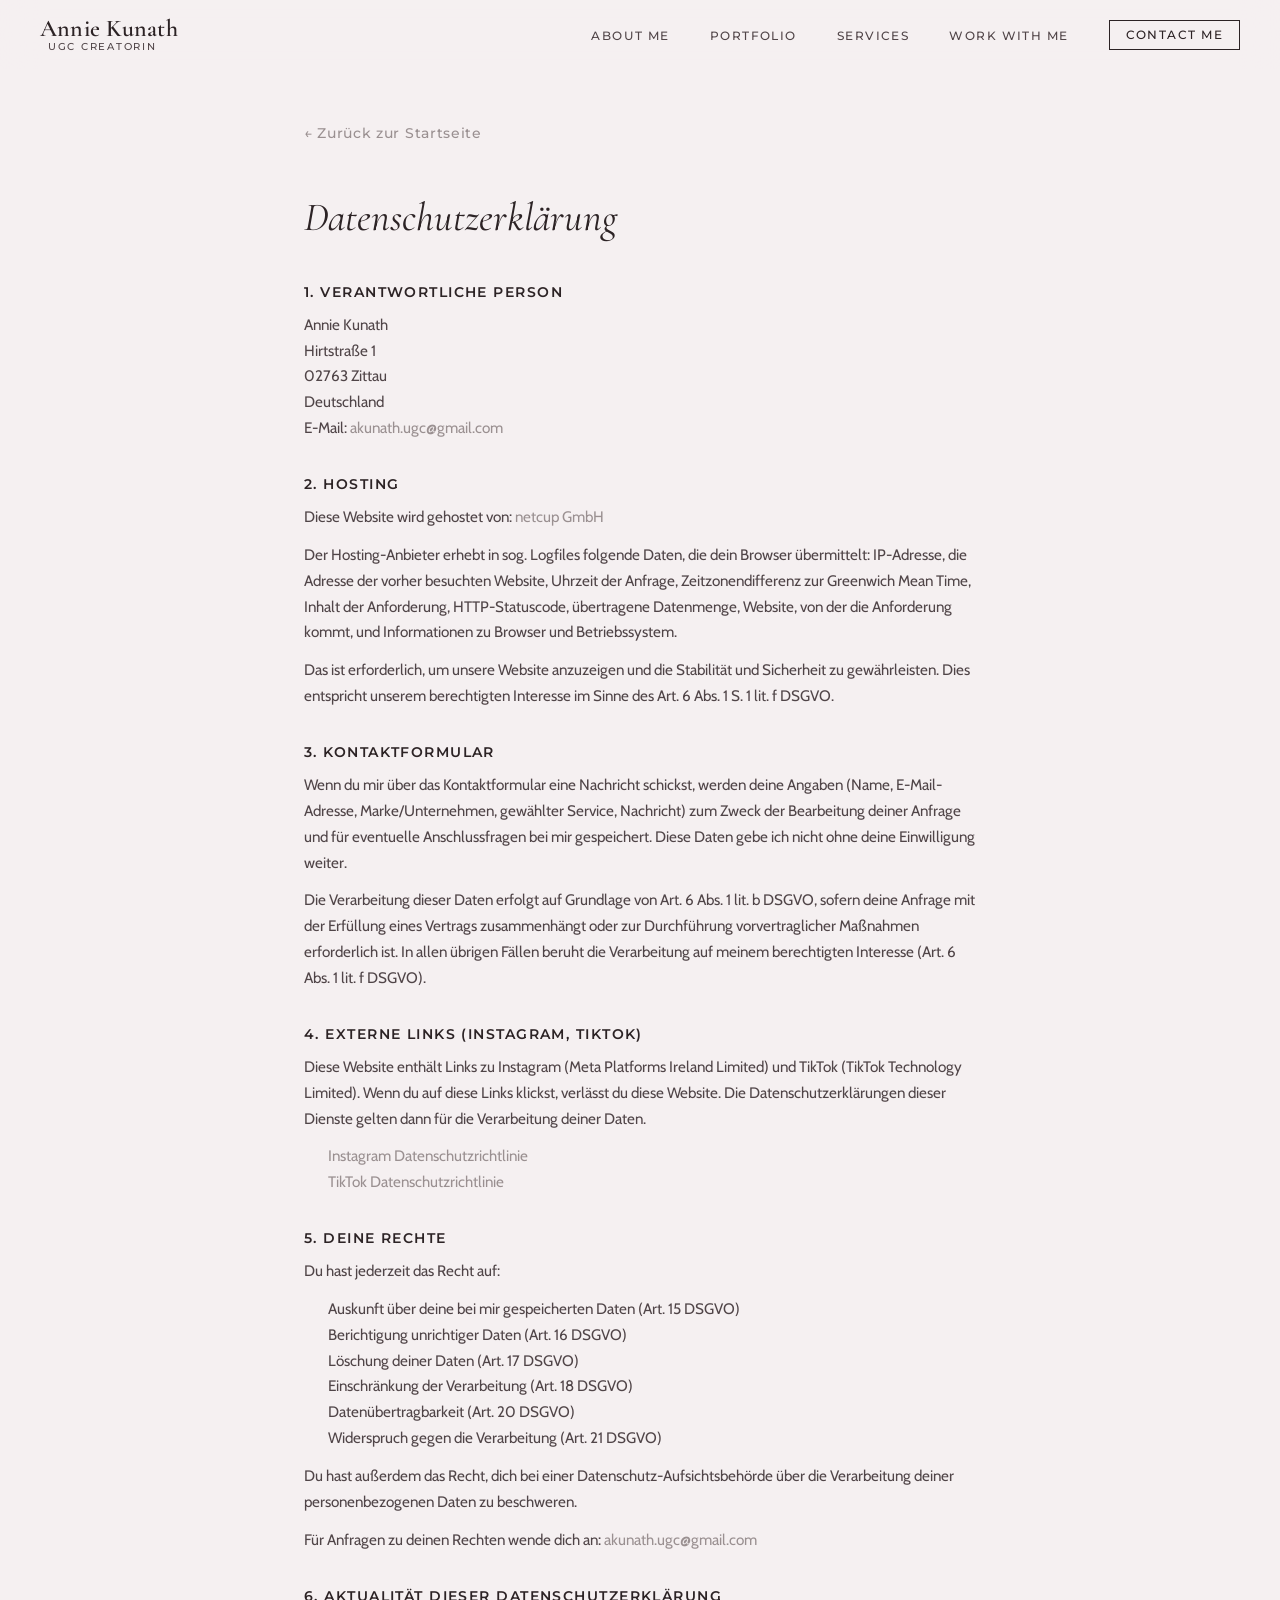
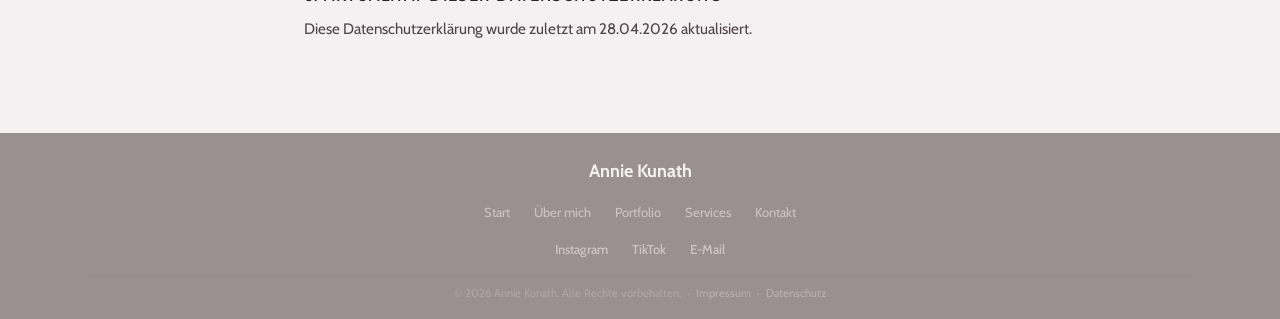
==== commit 4a86b42f: "Add files via upload" ====
--- a/datenschutz.html
+++ b/datenschutz.html
@@ -106,15 +106,16 @@
 
         <h2>1. Verantwortliche Person</h2>
         <address>
-            <span class="placeholder">[ Vollständiger Name ]</span><br>
-            <span class="placeholder">[ Straße und Hausnummer ]</span><br>
-            <span class="placeholder">[ PLZ Ort ]</span><br>
+            Annie Kunath<br>
+            Hirtstraße 1<br>
+            02763 Zittau<br>
+            Deutschland<br>
             E-Mail: <a href="mailto:akunath.ugc@gmail.com">akunath.ugc@gmail.com</a>
         </address>
 
         <h2>2. Hosting</h2>
         <p>
-            <span class="placeholder">[ Name und Adresse des Hosting-Anbieters eintragen, z. B. Netlify, Vercel, IONOS ]</span>
+            Diese Website wird gehostet von: <a href="https://www.netcup.com/" target="_blank" rel="noopener noreferrer">netcup GmbH</a>
         </p>
         <p>
             Der Hosting-Anbieter erhebt in sog. Logfiles folgende Daten, die dein Browser übermittelt: IP-Adresse, die Adresse der vorher besuchten Website, Uhrzeit der Anfrage, Zeitzonendifferenz zur Greenwich Mean Time, Inhalt der Anforderung, HTTP-Statuscode, übertragene Datenmenge, Website, von der die Anforderung kommt, und Informationen zu Browser und Betriebssystem.
@@ -130,25 +131,8 @@
         <p>
             Die Verarbeitung dieser Daten erfolgt auf Grundlage von Art. 6 Abs. 1 lit. b DSGVO, sofern deine Anfrage mit der Erfüllung eines Vertrags zusammenhängt oder zur Durchführung vorvertraglicher Maßnahmen erforderlich ist. In allen übrigen Fällen beruht die Verarbeitung auf meinem berechtigten Interesse (Art. 6 Abs. 1 lit. f DSGVO).
         </p>
-        <p>
-            <span class="placeholder">[ Hier eintragen, welcher E-Mail-Service oder Formular-Dienst genutzt wird, z. B. Formspree, Netlify Forms – inkl. Datenschutzhinweis des Anbieters ]</span>
-        </p>
 
-        <h2>4. Google Fonts</h2>
-        <p>
-            Diese Seite nutzt zur einheitlichen Darstellung von Schriftarten sog. Google Fonts, die von Google LLC, 1600 Amphitheatre Parkway, Mountain View, CA 94043, USA bereitgestellt werden. Beim Aufruf einer Seite lädt dein Browser die benötigten Fonts direkt von Google-Servern. Dabei wird deine IP-Adresse an Google übermittelt.
-        </p>
-        <p>
-            Die Nutzung von Google Fonts erfolgt auf Grundlage von Art. 6 Abs. 1 lit. f DSGVO. Weitere Informationen zu Google Fonts findest du unter
-            <a href="https://developers.google.com/fonts/faq" target="_blank" rel="noopener noreferrer">https://developers.google.com/fonts/faq</a>
-            und in der Datenschutzerklärung von Google:
-            <a href="https://policies.google.com/privacy" target="_blank" rel="noopener noreferrer">https://policies.google.com/privacy</a>.
-        </p>
-        <p>
-            <span class="placeholder">[ Optional: Google Fonts lokal hosten, um diesen Punkt zu entfernen – empfohlen für DSGVO-Konformität ]</span>
-        </p>
-
-        <h2>5. Externe Links (Instagram, TikTok)</h2>
+        <h2>4. Externe Links (Instagram, TikTok)</h2>
         <p>
             Diese Website enthält Links zu Instagram (Meta Platforms Ireland Limited) und TikTok (TikTok Technology Limited). Wenn du auf diese Links klickst, verlässt du diese Website. Die Datenschutzerklärungen dieser Dienste gelten dann für die Verarbeitung deiner Daten.
         </p>
@@ -157,15 +141,7 @@
             <li><a href="https://www.tiktok.com/legal/page/eea/privacy-policy/de-DE" target="_blank" rel="noopener noreferrer">TikTok Datenschutzrichtlinie</a></li>
         </ul>
 
-        <h2>6. Analytics</h2>
-        <p>
-            <span class="placeholder">[ Hier eintragen, welches Analytics-Tool genutzt wird (z. B. Google Analytics, Plausible, Matomo) – inkl. entsprechender Datenschutzhinweise und ggf. Opt-Out-Möglichkeit ]</span>
-        </p>
-        <p>
-            Aktuell wird kein Tracking oder Analytics-Tool eingesetzt.
-        </p>
-
-        <h2>7. Deine Rechte</h2>
+        <h2>5. Deine Rechte</h2>
         <p>Du hast jederzeit das Recht auf:</p>
         <ul>
             <li>Auskunft über deine bei mir gespeicherten Daten (Art. 15 DSGVO)</li>
@@ -180,9 +156,9 @@
         </p>
         <p>Für Anfragen zu deinen Rechten wende dich an: <a href="mailto:akunath.ugc@gmail.com">akunath.ugc@gmail.com</a></p>
 
-        <h2>8. Aktualität dieser Datenschutzerklärung</h2>
+        <h2>6. Aktualität dieser Datenschutzerklärung</h2>
         <p>
-            Diese Datenschutzerklärung wurde zuletzt am <span class="placeholder">[ Datum eintragen ]</span> aktualisiert.
+            Diese Datenschutzerklärung wurde zuletzt am 28.04.2026 aktualisiert.
         </p>
     </main>
 
--- a/styles.css
+++ b/styles.css
@@ -436,10 +436,17 @@
 
 .about__image-col {
     border-radius: 9999px 9999px 0 0;
+    display: flex;
+    flex-direction: column;
+}
+
+.about__image-col .section-label {
+    margin-bottom: var(--space-sm);
+}
+
+.about__portrait {
+    border-radius: 9999px 9999px 0 0;
     overflow: hidden;
-}
-
-.about__portrait {
     width: 100%;
     display: block;
     object-fit: cover;
@@ -691,15 +698,32 @@
 }
 
 /* --- Portfolio Image Strip --- */
+.portfolio__strip-wrapper {
+    background-color: #e6e2df;
+    background-image: url('bgaboutme.png');
+    background-size: 100% 100%;
+    background-repeat: no-repeat;
+    padding-top: var(--space-xl);
+}
+
+.portfolio__strip-title {
+    font-family: 'Montserrat', sans-serif;
+    font-size: 0.7rem;
+    font-weight: 500;
+    text-transform: uppercase;
+    letter-spacing: 0.2em;
+    color: var(--on-surface-variant);
+    text-align: center;
+    margin: 0 0 var(--space-md) 0;
+    padding: 0 10%;
+}
+
 .portfolio__strip {
     display: grid;
     grid-template-columns: repeat(4, 1fr);
     gap: 18px;
     width: 100%;
-    background-color: #e6e2df;
-    background-image: url('bgaboutme.png');
-    background-size: 100% 100%;
-    background-repeat: no-repeat;
+    background-color: transparent;
     padding: 0 10% var(--space-xl);
 }
 
@@ -819,6 +843,13 @@
     margin-bottom: var(--space-xl);
 }
 
+.services__subtitle {
+    font-size: 1rem;
+    color: var(--on-surface-variant);
+    margin-top: var(--space-xs);
+    margin-bottom: 0;
+}
+
 .services__grid {
     display: grid;
     grid-template-columns: repeat(3, 1fr);
@@ -833,6 +864,8 @@
     border-radius: var(--radius-md);
     transition: transform 0.3s ease;
     overflow: hidden;
+    display: flex;
+    flex-direction: column;
 }
 
 .service-card:hover {
@@ -920,10 +953,12 @@
 }
 
 .btn--card {
-    margin-top: var(--space-md);
+    margin-top: auto;
+    padding-top: var(--space-md);
     width: 100%;
     font-size: 0.8125rem;
     padding: 0.75rem 1.5rem;
+    margin-top: auto;
 }
 
 .btn--lg {
@@ -994,6 +1029,13 @@
     font-size: 1.4em;
     font-weight: 400;
     vertical-align: middle;
+}
+
+.workwithme__title {
+    font-family: var(--font-body);
+    text-transform: uppercase;
+    letter-spacing: 0.08em;
+    font-weight: 700;
 }
 
 .workwithme__text {
@@ -1381,45 +1423,6 @@
 
 .footer__copy a:hover {
     color: var(--primary-fixed-dim);
-}
-
-/* --- Animations --- */
-.fade-in {
-    opacity: 0;
-    transform: translateY(30px);
-    transition: opacity 0.6s ease, transform 0.6s ease;
-}
-
-.fade-in.visible {
-    opacity: 1;
-    transform: translateY(0);
-}
-
-/* --- Section Reveal Animations --- */
-[data-reveal] {
-    transition:
-        opacity 0.85s cubic-bezier(0.22, 1, 0.36, 1),
-        transform 0.85s cubic-bezier(0.22, 1, 0.36, 1);
-}
-
-[data-reveal="from-left"]      { opacity: 0; transform: translateX(-70px); }
-[data-reveal="from-right"]     { opacity: 0; transform: translateX(70px); }
-[data-reveal="from-bottom"]    { opacity: 0; transform: translateY(65px); }
-[data-reveal="from-top"]       { opacity: 0; transform: translateY(-55px); }
-[data-reveal="scale-in"]       { opacity: 0; transform: scale(0.93) translateY(20px); }
-[data-reveal="from-left-tilt"] { opacity: 0; transform: translateX(-60px) rotate(-0.7deg); }
-[data-reveal="scale-up"]       { opacity: 0; transform: translateY(55px) scale(0.96); }
-
-[data-reveal].revealed {
-    opacity: 1;
-    transform: none;
-}
-
-@media (prefers-reduced-motion: reduce) {
-    [data-reveal] {
-        transition: opacity 0.4s ease;
-        transform: none !important;
-    }
 }
 
 /* --- Responsive --- */
